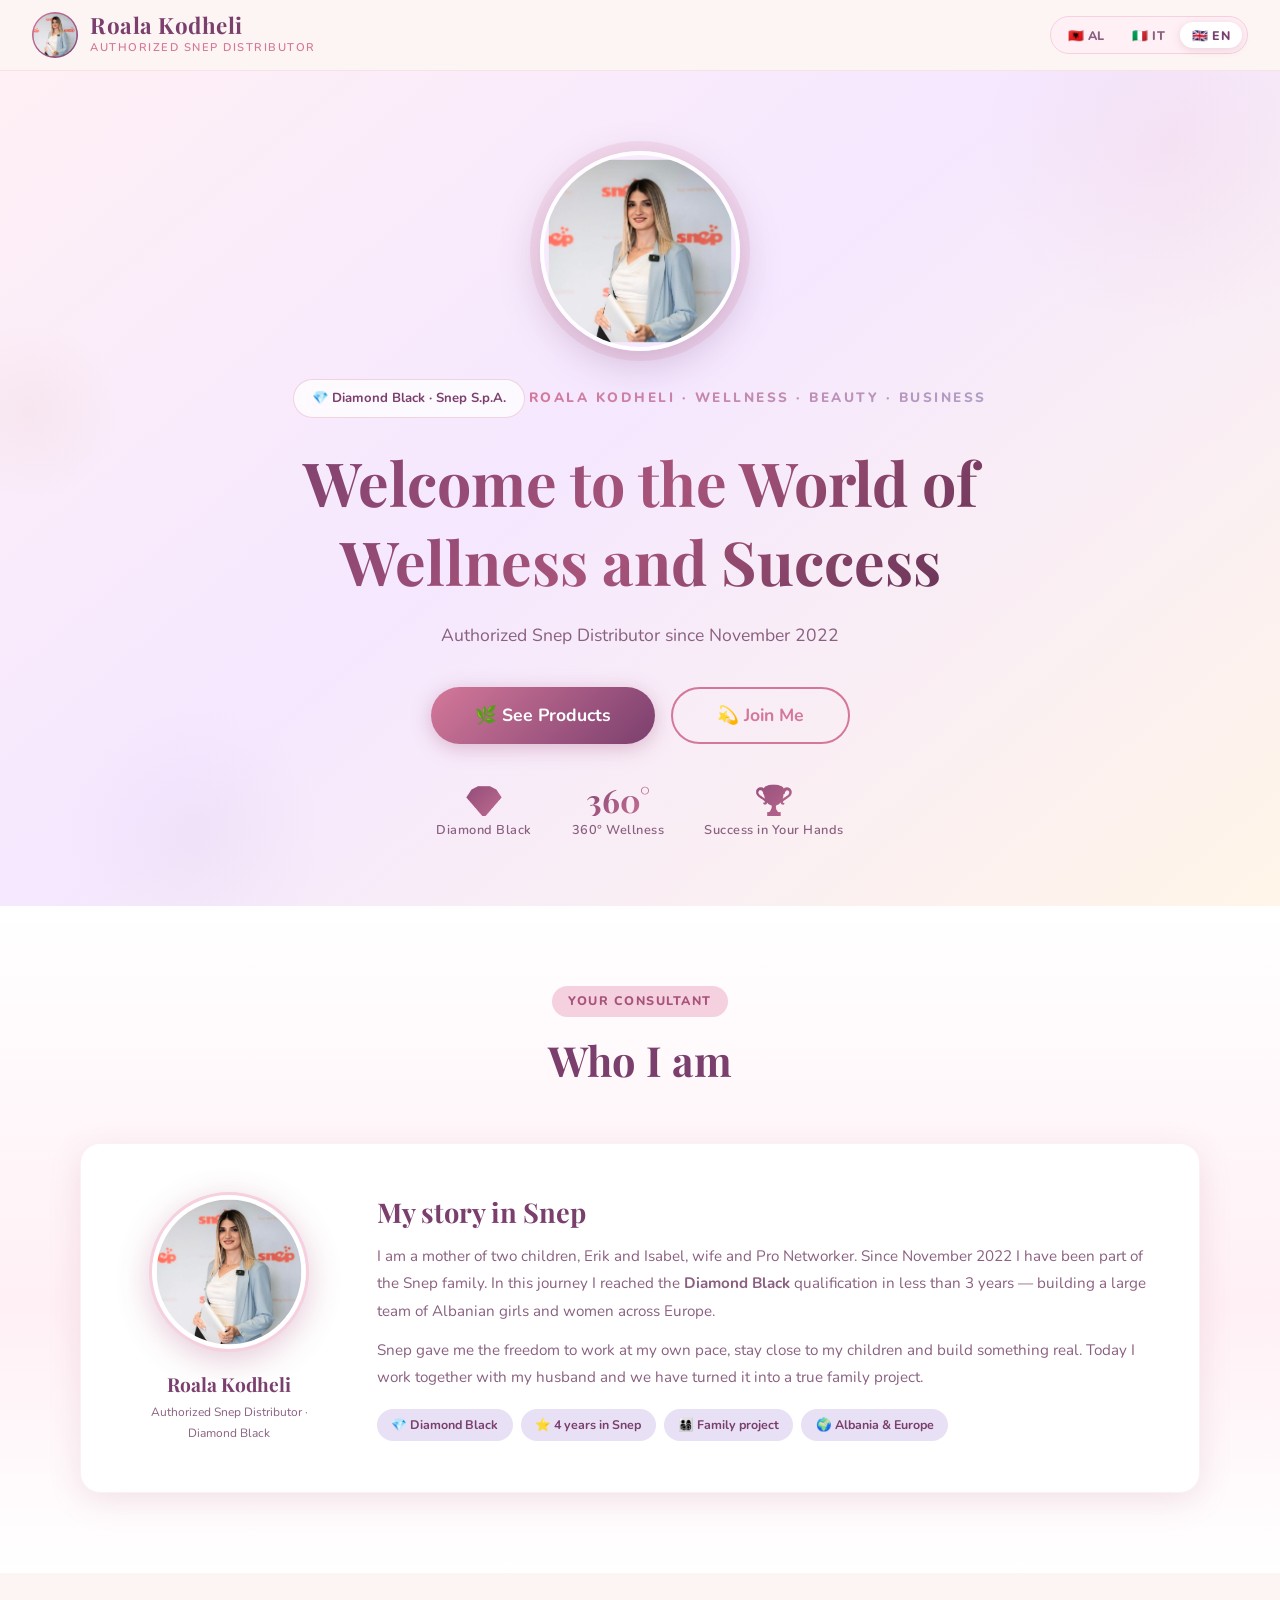
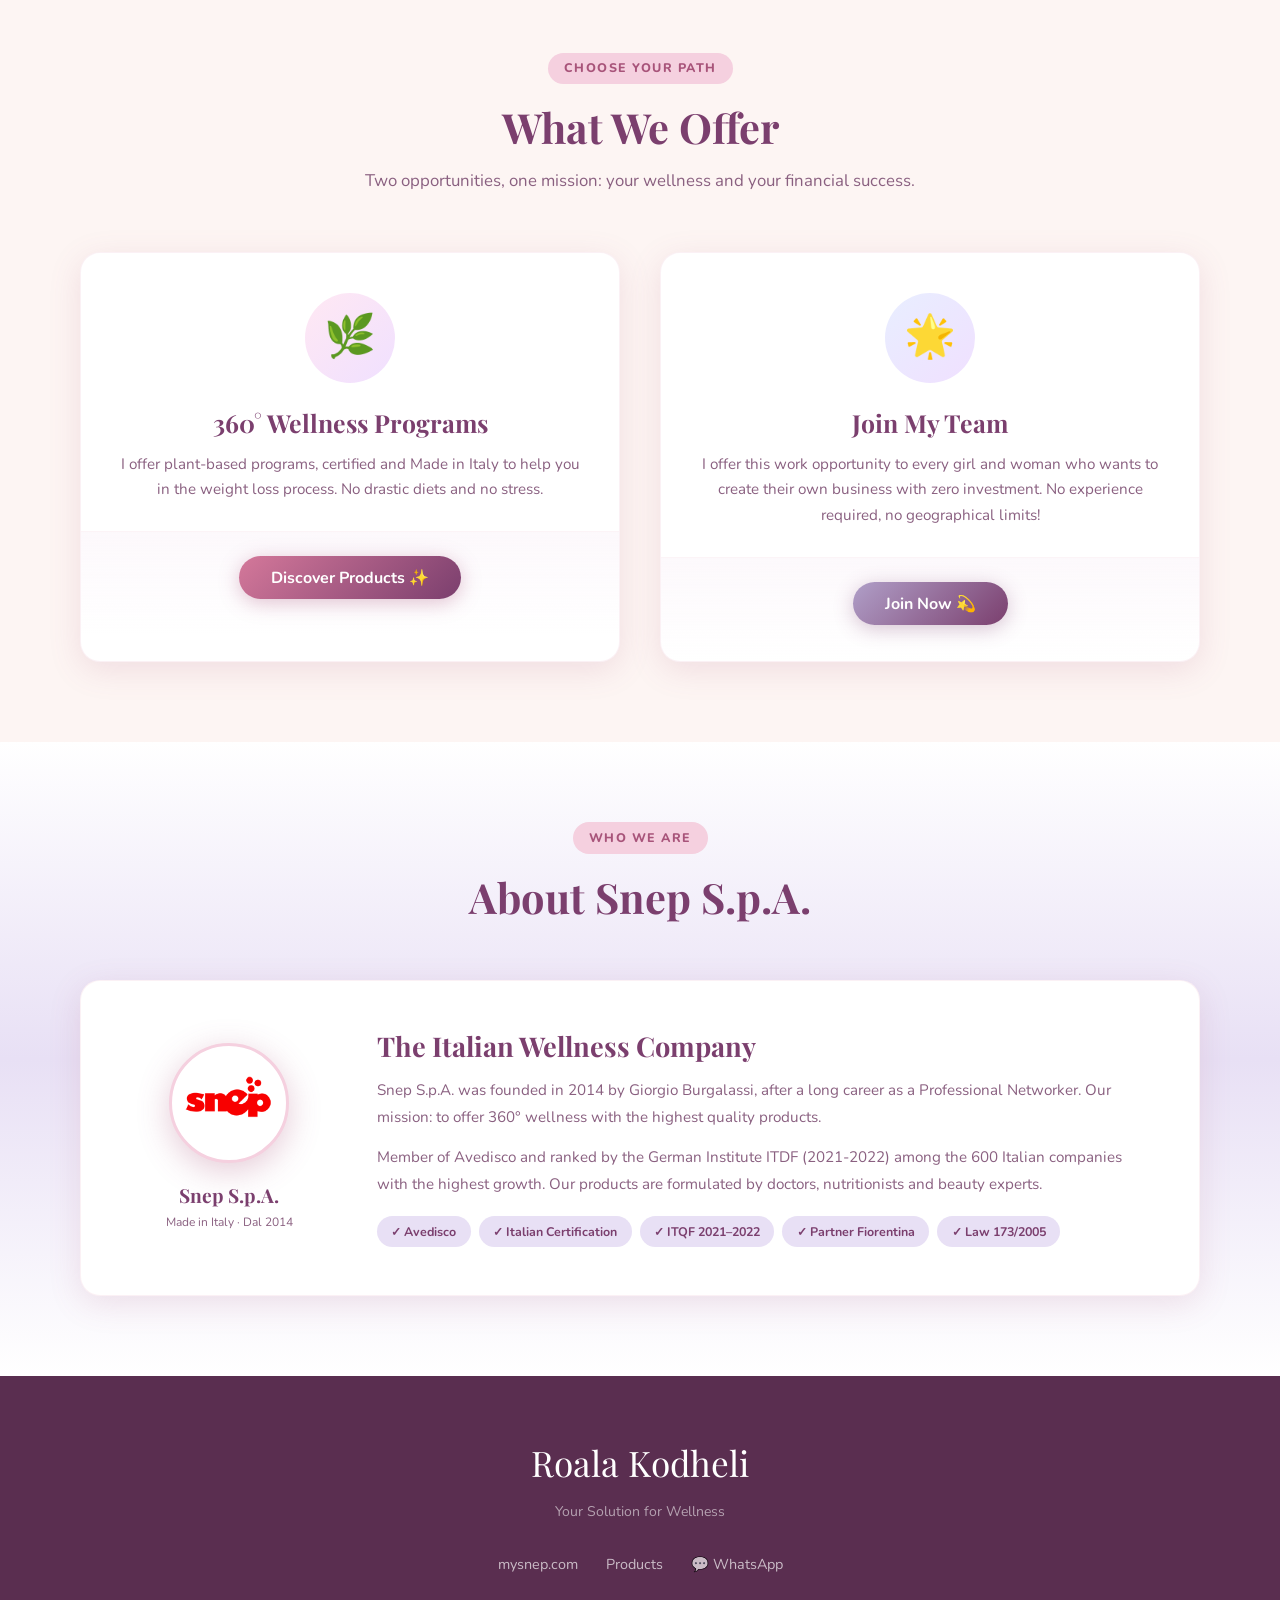
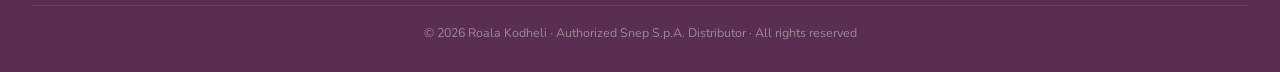
==== index.html @ 8983ddeb "Add files via upload" ====
<!DOCTYPE html>
<html lang="sq">
<head>
  <meta charset="UTF-8"/>
  <meta name="viewport" content="width=device-width, initial-scale=1.0"/>
  <title>Roala Kodheli · Diamantë Black Snep</title>
  <meta name="description" content="Roala Kodheli — Distributrice Autorizzata Snep Diamantë Black. Nënë dhe sipërmarrëse. Zbuloni produktet e mirëqenies ose bashkohuni me ekipin tim."/>
  <link rel="stylesheet" href="style.css"/>
  <script>if(localStorage.getItem('snep_v')!=='2'){Object.keys(localStorage).filter(k=>k.startsWith('snep-snap')).forEach(k=>localStorage.removeItem(k));localStorage.setItem('snep_v','2');}</script>
  <style>
    .hero-badge {
      display: inline-flex; align-items: center; gap: 0.5rem;
      background: rgba(255,255,255,0.75);
      border: 1.5px solid rgba(212,120,154,0.3);
      border-radius: 50px; padding: 0.45rem 1.1rem;
      font-size: 0.82rem; font-weight: 700; color: var(--plum);
      margin-bottom: 1.5rem; backdrop-filter: blur(8px);
    }
    .stat-row {
      display: flex; justify-content: center; gap: 2.5rem; flex-wrap: wrap; margin-top: 2.5rem;
    }
    .stat-item { text-align: center; }
    .stat-num {
      font-family: 'Playfair Display', serif;
      font-size: 2rem; font-weight: 700; color: var(--plum); line-height: 1;
      background: linear-gradient(135deg, var(--plum), var(--pink));
      -webkit-background-clip: text; -webkit-text-fill-color: transparent; background-clip: text;
    }
    .stat-label { font-size: 0.8rem; color: var(--text-muted); font-weight: 600; margin-top: 0.2rem; letter-spacing: 0.5px; }
    .divider-ornament {
      display: flex; align-items: center; justify-content: center; gap: 1rem;
      color: var(--pink-light); font-size: 1.2rem; margin: 0.5rem 0;
    }
    .divider-ornament::before, .divider-ornament::after {
      content: ''; flex: 1; height: 1px;
      background: linear-gradient(90deg, transparent, var(--pink-light), transparent);
    }
    .hero-photo-wrap {
      width: 200px; height: 200px; border-radius: 50%; overflow: hidden;
      margin: 0 auto 1.75rem;
      border: 4px solid rgba(255,255,255,0.9);
      box-shadow: 0 12px 40px rgba(122,63,110,0.28), 0 0 0 10px rgba(212,120,154,0.15);
    }
    .hero-photo-wrap img {
      width: 100%;
      height: 100%;
      object-fit: cover;
      object-position: center 35%;
      transform: scale(0.95);
      transition: transform 0.22s ease, object-position 0.22s ease;
    }
    .visit-counter {
      position: fixed;
      bottom: 1rem;
      right: 1rem;
      z-index: 9999;
      display: flex;
      align-items: center;
      gap: 0.75rem;
      padding: 0.85rem 1rem;
      border-radius: 999px;
      background: rgba(255,255,255,0.96);
      color: #3b0a3f;
      font-weight: 700;
      font-size: 0.95rem;
      box-shadow: 0 16px 30px rgba(0,0,0,0.16);
      border: 1px solid rgba(255,93,150,0.15);
    }
    .visit-counter.hidden { display: none; }
    .visit-counter .status {
      font-size: 0.78rem;
      color: #7a4a6b;
    }
  </style>
</head>
<body>
<div id="visit-counter" class="visit-counter hidden">
  <span>Contatore visite</span>
  <span class="value" id="visit-count">0</span>
  <span class="status" id="visit-status">offline</span>
</div>

<!-- ==================== NAVBAR ==================== -->
<nav class="navbar">
  <a href="index.html" class="navbar-brand">
    <div class="navbar-logo"><img src="WhatsApp Image 2026-05-19 at 19.59.47.jpeg" alt="Roala Kodheli"></div>
    <div>
      <div class="brand-name">Roala Kodheli</div>
      <div class="brand-sub" data-i18n="nav.tagline">Distributrice Autorizzata Snep</div>
    </div>
  </a>
  <nav class="navbar-nav">
    <div class="lang-switcher">
      <button class="lang-btn active" data-lang="al">🇦🇱 AL</button>
      <button class="lang-btn" data-lang="it">🇮🇹 IT</button>
      <button class="lang-btn" data-lang="en">🇬🇧 EN</button>
    </div>
  </nav>
</nav>

<!-- ==================== HERO ==================== -->
<section class="hero hero-landing">
  <div class="hero-deco hero-deco-1"></div>
  <div class="hero-deco hero-deco-2"></div>
  <div class="hero-deco hero-deco-3"></div>
  <div class="hero-content">
    <div class="hero-photo-wrap fade-up delay-1">
      <img src="WhatsApp Image 2026-05-19 at 19.59.47.jpeg" alt="Roala Kodheli">
    </div>
    <div class="hero-badge fade-up delay-1">💎 Diamond Black · Snep S.p.A.</div>
    <p class="hero-eyebrow fade-up delay-1" data-i18n="hero.eyebrow">Albania · Italia · Snep</p>
    <h1 class="hero-title fade-up delay-2" data-i18n="hero.title">Jam Roala Kodheli</h1>
    <p class="hero-subtitle fade-up delay-3" data-i18n="hero.subtitle">
      Distributrice Autorizzata Snep Diamantë Black · Nënë, bashkëshortëse dhe sipërmarrëse — këtu për të udhëhequr drejt mirëqenies dhe lirisë financiare.
    </p>
    <div class="hero-actions fade-up delay-4">
      <a href="produktet.html" class="btn btn-primary btn-lg" data-i18n="hero.btn1">🌿 Shiko Produktet</a>
      <a href="bashkohu.html"  class="btn btn-outline  btn-lg" data-i18n="hero.btn2">💫 Bashkohu Me Mua</a>
    </div>
    <div class="stat-row fade-up delay-4">
      <div class="stat-item">
        <div class="stat-num">💎</div>
        <div class="stat-label" data-i18n="stat1">Diamond Black</div>
      </div>
      <div class="stat-item">
        <div class="stat-num">360°</div>
        <div class="stat-label" data-i18n="stat2">Mirëqenie 360°</div>
      </div>
      <div class="stat-item">
        <div class="stat-num">🏆</div>
        <div class="stat-label" data-i18n="stat3">Suksesi në Dorën Tënde</div>
      </div>
    </div>
  </div>
</section>

<!-- ==================== ROALA SECTION ==================== -->
<section class="section section-pink">
  <div class="container">
    <div class="section-header reveal">
      <span class="section-tag" data-i18n="roala.tag">La tua consulente</span>
      <h2 class="section-title" data-i18n="roala.title">Chi sono io</h2>
    </div>
    <div class="about-snep reveal">
      <div class="about-logo-box">
        <div class="about-logo-circle" style="width:160px;height:160px;"><img src="WhatsApp Image 2026-05-19 at 19.59.47.jpeg" alt="Roala Kodheli" style="width:100%;height:100%;object-fit:cover;object-position:center 38%;transform:scale(0.94);transition:transform 0.18s ease, object-position 0.18s ease;border-radius:50%;"></div>
        <div>
          <div class="about-logo-name">Roala Kodheli</div>
          <div class="about-logo-sub" data-i18n="roala.sub">Consulente Snep · Diamante Black</div>
        </div>
      </div>
      <div class="about-text">
        <h3 data-i18n="roala.h3">La mia storia con Snep</h3>
        <p data-i18n="roala.p1">Sono mamma di due bambini di 7 e 2 anni, e da 3 anni faccio parte della famiglia Snep. In questo percorso ho raggiunto la qualifica di <strong>Diamante Black</strong> — un traguardo che condivido ogni giorno con mio marito, perché questo è un progetto di coppia e di famiglia.</p>
        <p data-i18n="roala.p2">Snep mi ha dato la libertà di lavorare dai miei ritmi, stare vicino ai miei figli e costruire qualcosa di concreto. Se stai cercando un cambiamento reale nella tua vita, sono qui per guidarti passo dopo passo.</p>
        <div class="about-badges">
          <span class="badge" data-i18n="roala.badge.diamond">💎 Diamond Black</span>
          <span class="badge" data-i18n="roala.badge.years">⭐ 3 vjet në Snep</span>
          <span class="badge" data-i18n="roala.badge.family">👨‍👩‍👧‍👦 Projekti familjar</span>
          <span class="badge" data-i18n="roala.badge.geo">🌍 Shqipëri &amp; Itali</span>
        </div>
      </div>
    </div>
  </div>
</section>

<!-- ==================== MAIN CARDS ==================== -->
<section class="section">
  <div class="container">

    <div class="section-header">
      <span class="section-tag" data-i18n="cards.tag">Zgjidhni rrugën tuaj</span>
      <h2 class="section-title" data-i18n="cards.title">Çfarë Ofrojmë</h2>
      <p class="section-subtitle" data-i18n="cards.sub">
        Dy mundësi, një mision: mirëqenia juaj dhe suksesi juaj financiar.
      </p>
    </div>

    <div class="feature-grid">

      <!-- CARD 1 — Products -->
      <div class="feature-card reveal">
        <div class="feature-card-header">
          <div class="feature-icon feature-icon-products">🌿</div>
          <h3 data-i18n="card1.title">Produktet e Mirëqenies</h3>
          <p data-i18n="card1.desc">
            Suplemente ushqimore, kozmetikë premium dhe produkte mjedisore të certifikuara nga Snep S.p.A.
            Formuluar nga mjekë dhe nutricionistë — për shëndetin dhe bukurinë tuaj çdo ditë.
          </p>
        </div>
        <div class="feature-card-body">
          <div class="feature-card-actions">
            <a href="produktet.html" class="btn btn-primary" data-i18n="card1.btn">Zbuloni Produktet ✨</a>
          </div>
        </div>
      </div>

      <!-- CARD 2 — Join -->
      <div class="feature-card reveal" style="transition-delay:0.15s">
        <div class="feature-card-header">
          <div class="feature-icon feature-icon-join">🌟</div>
          <h3 data-i18n="card2.title">Bashkohu me Mua</h3>
          <p data-i18n="card2.desc">
            Bëhu distributor i pavarur Snep dhe ndërto biznesin tënd. Liri financiare, orë pune fleksibël
            dhe mbështetje e plotë nga ekipi im. Pa kufizime gjeografike!
          </p>
        </div>
        <div class="feature-card-body">
          <div class="feature-card-actions">
            <a href="bashkohu.html" class="btn btn-secondary" data-i18n="card2.btn">Bashkohu Tani 💫</a>
          </div>
        </div>
      </div>

    </div>
  </div>
</section>

<!-- ==================== ABOUT SNEP ==================== -->
<section class="section section-alt">
  <div class="container">
    <div class="section-header reveal">
      <span class="section-tag" data-i18n="about.tag">Kush jemi</span>
      <h2 class="section-title" data-i18n="about.title">Rreth Snep S.p.A.</h2>
    </div>
    <div class="about-snep reveal">
      <div class="about-logo-box">
        <div class="about-logo-circle"><img src="logo-snep.png" alt="Snep S.p.A." style="width:80%;height:80%;object-fit:contain;border-radius:0;"></div>
        <div>
          <div class="about-logo-name">Snep S.p.A.</div>
          <div class="about-logo-sub">Made in Italy · Dal 2014</div>
        </div>
      </div>
      <div class="about-text">
        <h3 data-i18n="about.h3">Kompania Italiane e Mirëqenies</h3>
        <p data-i18n="about.p1">
          Snep S.p.A. u krijua në vitin 2014 nga Giorgio Burgalassi, pas një karriere të gjatë si
          rrjetëtar profesionist. Misioni ynë: të ofrojmë mirëqenie 360 gradë me produkte
          të cilësisë më të lartë.
        </p>
        <p data-i18n="about.p2">
          Anëtare e Avedisco dhe e renditur nga Instituti Gjerman ITQF (2021-2022) në mesin e
          600 kompanive italiane me rritje më të lartë. Partner zyrtar i Fiorentina FC.
          Produktet tona janë formuluara me mjekët, nutricionistët dhe ekspertët e bukurisë.
        </p>
        <div class="about-badges">
          <span class="badge">✓ Avedisco</span>
          <span class="badge" data-i18n="about.badge.certification">✓ Certifikim Italian</span>
          <span class="badge">✓ ITQF 2021–2022</span>
          <span class="badge">✓ Partner Fiorentina</span>
          <span class="badge" data-i18n="about.badge.law">✓ Ligjit 173/2005</span>
        </div>
      </div>
    </div>
  </div>
</section>

<!-- ==================== FOOTER ==================== -->
<footer class="footer">
  <div class="footer-logo">Roala Kodheli</div>
  <div class="footer-tagline" data-i18n="footer.tag">
    Zgjidhja Juaj për Mirëqenien
  </div>
  <div class="footer-links">
    <a href="http://www.mysnep.com/390176089" target="_blank" rel="noopener">mysnep.com</a>
    <a href="produktet.html" data-i18n="nav.products">Produktet</a>
    <a href="https://wa.me/393792880067" target="_blank" rel="noopener">💬 WhatsApp</a>
  </div>
  <hr class="footer-divider"/>
  <div class="footer-copy" data-i18n="footer.copy">
    © 2024 Snep S.p.A. · P.IVA M12110004k · Të gjitha të drejtat e rezervuara
  </div>
</footer>

<!-- ==================== JS ==================== -->
<script>
/* ---- Translations ---- */
const T = {
  al: {
    "nav.tagline":    "Distributore e Autorizuar Snep",
    "hero.eyebrow":   "Roala Kodheli · Mirëqenia · Bukuria · Biznesi",
    "hero.title":     "Mirë se vini në Botën e Mirëqenies dhe Suksesit",
    "hero.subtitle":  "Distributore e Autorizuar Snep nga Nëntori 2022",
    "hero.btn1":      "🌿 Shiko Produktet",
    "hero.btn2":      "💫 Bashkohu Me Mua",
    "stat1": "Diamond Black", "stat2": "Mirëqenie 360°", "stat3": "Suksesi në Dorën Tënde",
    "cards.tag":      "Zgjidhni rrugën tuaj",
    "cards.title":    "Çfarë Ofrojmë",
    "cards.sub":      "Dy mundësi, një mision: mirëqenia juaj dhe suksesi juaj financiar.",
    "card1.title":    "Në Formë në 360°",
    "card1.desc":     "Ofroj programe bimore, të certifikuara dhe Made in Italy që të ndihmojnë në procesin e humbjes së peshës. Pa dieta drastike dhe pa stres.",
    "card1.btn":      "Zbuloni Produktet ✨",
    "card2.title":    "Bashkohu me Ekipin Tim",
    "card2.desc":     "Ofroj këtë mundësi pune çdo vajze dhe gruaje që dëshiron të krijojë biznesin e saj me zero investime. Pa eksperiencë, pa kufizime gjeografike!",
    "card2.btn":      "Bashkohu Tani 💫",
    "about.tag":      "Kush jemi",
    "about.title":    "Rreth Snep S.p.A.",
    "about.h3":       "Kompania Italiane e Mirëqenies",
    "about.p1":       "Snep S.p.A. u krijua në vitin 2014 nga Giorgio Burgalassi, pas një karriere të gjatë si Networker Profesionist. Misioni ynë: të ofrojmë mirëqenie në 360° me produkte të cilësisë më të lartë.",
    "about.p2":       "Anëtare e Avedisco dhe e renditur nga Instituti Gjerman ITDF (2021-2022) në mesin e 600 kompanive Italiane me rritje më të lartë. Produktet tona janë formuluar nga mjekë, nutricionistë dhe ekspertë të bukurisë.",
    "about.badge.certification": "✓ Certifikim Italian",
    "about.badge.law": "✓ Ligjit 173/2005",
    "footer.tag":     "Zgjidhja Juaj për Mirëqenien",
    "footer.copy":    "© 2026 Roala Kodheli · Distributore e Autorizuar Snep S.p.A. · Të gjitha të drejtat e rezervuara",
    "roala.tag":      "Konsulentja jote",
    "roala.title":    "Kush jam unë",
    "roala.sub":      "Distributore e Autorizuar Snep · Diamond Black",
    "roala.h3":       "Historia ime në Snep",
    "roala.p1":       "Jam nënë e dy fëmijëve, Erik dhe Isabel, bashkëshortë dhe Networkere Pro. Nga nëntori 2022 jam pjesë e familjes Snep. Në këtë udhëtim kam arritur kualifikimin e lartë <strong>Diamond Black</strong> në më pak se 3 vite — duke ndërtuar një skuadër të madhe me vajza dhe gra shqiptare në gjithë Europën.",
    "roala.p2":       "Snep më dha lirinë të unoj sipas ritmit tim, të jem pranë fëmijëve të mi dhe të ndërtoj diçka konkrete. Sot punoj bashkë me bashkëshortin tim dhe e kemi kthyer në një projekt të vërtetë familjar.",
    "roala.badge.diamond": "💎 Diamond Black",
    "roala.badge.years": "⭐ 3 vite në Snep",
    "roala.badge.family": "👨‍👩‍👧‍👦 Projekti familjar",
    "roala.badge.geo": "🌍 Shqipëri & Europe",
    "nav.products":   "Produktet", "nav.join": "Bashkohu", "nav.contact": "Kontaktet"
  },
  it: {
    "nav.tagline":    "Distributrice Autorizzata Snep",
    "hero.eyebrow":   "Roala Kodheli · Benessere · Bellezza · Business",
    "hero.title":     "Benvenuti nel Mondo del Benessere e del Successo",
    "hero.subtitle":  "Distributrice Autorizzata Snep dal Novembre 2022",
    "hero.btn1":      "🌿 Vedi i Prodotti",
    "hero.btn2":      "💫 Unisciti a Me",
    "stat1": "Diamond Black", "stat2": "Benessere 360°", "stat3": "Il Successo è Tuo",
    "cards.tag":      "Scegliete il vostro percorso",
    "cards.title":    "Cosa Offriamo",
    "cards.sub":      "Due opportunità, una missione: il vostro benessere e il vostro successo finanziario.",
    "card1.title":    "In Forma al 360°",
    "card1.desc":     "Offro programmi a base vegetale, certificati e Made in Italy che ti aiutano nel processo di perdita di peso. Senza diete drastiche e senza stress.",
    "card1.btn":      "Scopri i Prodotti ✨",
    "card2.title":    "Unisciti al Mio Team",
    "card2.desc":     "Offro questa opportunità di lavoro a ogni ragazza e donna che vuole creare il proprio business con zero investimenti. Senza esperienza, senza limiti geografici!",
    "card2.btn":      "Unisciti Ora 💫",
    "about.tag":      "Chi siamo",
    "about.title":    "Chi è Snep S.p.A.",
    "about.h3":       "L'Azienda Italiana del Benessere",
    "about.p1":       "Snep S.p.A. è nata nel 2014 da Giorgio Burgalassi, dopo una lunga carriera come Networker Professionista. La nostra missione: offrire benessere a 360° con prodotti della massima qualità.",
    "about.p2":       "Membro di Avedisco e classificata dall'Istituto Tedesco ITDF (2021-2022) tra le 600 aziende italiane con la crescita più alta. I nostri prodotti sono formulati da medici, nutrizionisti ed esperti di bellezza.",
    "about.badge.certification": "✓ Certificazione Italiana",
    "about.badge.law": "✓ Legge 173/2005",
    "footer.tag":     "La Vostra Soluzione per il Benessere",
    "footer.copy":    "© 2026 Roala Kodheli · Distributrice Autorizzata Snep S.p.A. · Tutti i diritti riservati",
    "roala.tag":      "La tua consulente",
    "roala.title":    "Chi sono io",
    "roala.sub":      "Distributrice Autorizzata Snep · Diamond Black",
    "roala.h3":       "La mia storia in Snep",
    "roala.p1":       "Sono mamma di due bambini, Erik e Isabel, moglie e Networker Pro. Dal novembre 2022 faccio parte della famiglia Snep. In questo percorso ho raggiunto la qualifica di <strong>Diamond Black</strong> in meno di 3 anni — costruendo una grande squadra di ragazze e donne albanesi in tutta Europa.",
    "roala.p2":       "Snep mi ha dato la libert\u00e0 di lavorare al mio ritmo, stare vicino ai miei figli e costruire qualcosa di concreto. Oggi lavoro insieme a mio marito e lo abbiamo trasformato in un vero progetto di famiglia.",
    "roala.badge.diamond": "💎 Diamond Black",
    "roala.badge.years": "⭐ 3 anni in Snep",
    "roala.badge.family": "👨‍👩‍👧‍👦 Progetto di famiglia",
    "roala.badge.geo": "🌍 Albania & Europa",
    "nav.products":   "Prodotti", "nav.join": "Unisciti", "nav.contact": "Contatti"
  },
  en: {
    "nav.tagline":    "Authorized Snep Distributor",
    "hero.eyebrow":   "Roala Kodheli · Wellness · Beauty · Business",
    "hero.title":     "Welcome to the World of Wellness and Success",
    "hero.subtitle":  "Authorized Snep Distributor since November 2022",
    "hero.btn1":      "🌿 See Products",
    "hero.btn2":      "💫 Join Me",
    "stat1": "Diamond Black", "stat2": "360° Wellness", "stat3": "Success in Your Hands",
    "cards.tag":      "Choose your path",
    "cards.title":    "What We Offer",
    "cards.sub":      "Two opportunities, one mission: your wellness and your financial success.",
    "card1.title":    "360° Wellness Programs",
    "card1.desc":     "I offer plant-based programs, certified and Made in Italy to help you in the weight loss process. No drastic diets and no stress.",
    "card1.btn":      "Discover Products ✨",
    "card2.title":    "Join My Team",
    "card2.desc":     "I offer this work opportunity to every girl and woman who wants to create their own business with zero investment. No experience required, no geographical limits!",
    "card2.btn":      "Join Now 💫",
    "about.tag":      "Who we are",
    "about.title":    "About Snep S.p.A.",
    "about.h3":       "The Italian Wellness Company",
    "about.p1":       "Snep S.p.A. was founded in 2014 by Giorgio Burgalassi, after a long career as a Professional Networker. Our mission: to offer 360° wellness with the highest quality products.",
    "about.p2":       "Member of Avedisco and ranked by the German Institute ITDF (2021-2022) among the 600 Italian companies with the highest growth. Our products are formulated by doctors, nutritionists and beauty experts.",
    "about.badge.certification": "✓ Italian Certification",
    "about.badge.law": "✓ Law 173/2005",
    "footer.tag":     "Your Solution for Wellness",
    "footer.copy":    "© 2026 Roala Kodheli · Authorized Snep S.p.A. Distributor · All rights reserved",
    "roala.tag":      "Your consultant",
    "roala.title":    "Who I am",
    "roala.sub":      "Authorized Snep Distributor · Diamond Black",
    "roala.h3":       "My story in Snep",
    "roala.p1":       "I am a mother of two children, Erik and Isabel, wife and Pro Networker. Since November 2022 I have been part of the Snep family. In this journey I reached the <strong>Diamond Black</strong> qualification in less than 3 years — building a large team of Albanian girls and women across Europe.",
    "roala.p2":       "Snep gave me the freedom to work at my own pace, stay close to my children and build something real. Today I work together with my husband and we have turned it into a true family project.",
    "roala.badge.diamond": "💎 Diamond Black",
    "roala.badge.years": "⭐ 3 years in Snep",
    "roala.badge.family": "👨‍👩‍👧‍👦 Family project",
    "roala.badge.geo": "🌍 Albania & Europe",
    "nav.products":   "Products", "nav.join": "Join", "nav.contact": "Contacts"
  }
};

// Dynamic year counter for the 'roala.badge.years' label.
function getSnepYears() {
  const startYear = 2022; // Roala joined in November 2022
  const now = new Date();
  let years = now.getFullYear() - startYear;
  // If it's before November 1st of the current year, subtract one
  if (now.getMonth() < 10 || (now.getMonth() === 10 && now.getDate() < 1)) {
    years -= 1;
  }
  if (years < 0) years = 0;
  return years;
}

function updateSnepYearLabels() {
  const n = getSnepYears();
  T.al['roala.badge.years'] = (n === 1) ? `⭐ ${n} vit në Snep` : `⭐ ${n} vjet në Snep`;
  T.it['roala.badge.years'] = (n === 1) ? `⭐ ${n} anno in Snep` : `⭐ ${n} anni in Snep`;
  T.en['roala.badge.years'] = (n === 1) ? `⭐ ${n} year in Snep` : `⭐ ${n} years in Snep`;
}

let currentLang = 'al';

function setLang(lang) {
  currentLang = lang;
  document.querySelectorAll('.lang-btn').forEach((b,i) => {
    b.classList.toggle('active', ['al','it','en'][i] === lang);
  });
  document.querySelectorAll('[data-i18n]').forEach(el => {
    const k = el.getAttribute('data-i18n');
    if (T[lang] && T[lang][k] !== undefined) el.innerHTML = T[lang][k];
  });
  document.documentElement.lang = lang === 'al' ? 'sq' : lang;
}

/* ---- Reveal on scroll ---- */
function initReveal() {
  const io = new IntersectionObserver((entries) => {
    entries.forEach(e => { if (e.isIntersecting) { e.target.classList.add('visible'); io.unobserve(e.target); } });
  }, { threshold: 0.15 });
  document.querySelectorAll('.reveal').forEach(el => io.observe(el));
}

/* ---- Init ---- */
function getLangFromURL() {
  try {
    const params = new URLSearchParams(window.location.search);
    const lang = params.get('lang');
    return ['al','it','en'].includes(lang) ? lang : null;
  } catch (e) {
    return null;
  }
}

function updateInternalLinks(lang) {
  if (!lang) return;
  document.querySelectorAll('a[href]').forEach(el => {
    const href = el.getAttribute('href');
    if (!href || href.startsWith('#') || href.startsWith('mailto:') || href.startsWith('tel:') || href.match(/^[a-z]+:/i)) return;
    if (!href.endsWith('.html') && href.indexOf('.html?') === -1) return;
    try {
      const url = new URL(href, window.location.href);
      url.searchParams.set('lang', lang);
      el.setAttribute('href', url.pathname + url.search);
    } catch (e) {}
  });
}

function detectLang() {
  const urlLang = getLangFromURL();
  if (urlLang) return urlLang;
  const lang = (navigator.language || navigator.userLanguage || 'en').toLowerCase();
  if (lang.startsWith('sq') || lang.startsWith('al')) return 'al';
  if (lang.startsWith('it')) return 'it';
  return 'en';
}

function authorizeVisitCounter() {
  const secret = 'roala-view-token';
  const authKey = 'snep-visit-counter-auth';
  const params = new URLSearchParams(window.location.search);
  const token = params.get('showcounter');
  if (token === secret) {
    try { localStorage.setItem(authKey, secret); } catch (e) {}
    return true;
  }
  return localStorage.getItem(authKey) === secret;
}

function setupVisitCounter() {
  const el = document.getElementById('visit-counter');
  const countEl = document.getElementById('visit-count');
  const statusEl = document.getElementById('visit-status');
  if (!el || !countEl || !statusEl) return;
  if (!authorizeVisitCounter()) return;

  const counterKey = 'snep-visit-counter-count';
  let count = Number(localStorage.getItem(counterKey) || 0);
  const online = navigator.onLine;
  if (online) {
    count += 1;
    try { localStorage.setItem(counterKey, count); } catch (e) {}
  }
  countEl.textContent = count;
  statusEl.textContent = online ? 'online' : 'offline';
  el.classList.remove('hidden');
}

document.addEventListener('DOMContentLoaded', () => {
  updateSnepYearLabels();
  const savedLang = localStorage.getItem('snep-lang');
  const urlLang = getLangFromURL();
  const lang = urlLang || savedLang || detectLang();
  setLang(lang);
  updateInternalLinks(lang);
  initReveal();
  setupVisitCounter();
});
</script>
<script src="editor.js"></script>
</body>
</html>
---- style.css ----
/* =====================================================
   SNEP WELLNESS — Stylesheet Feminin & Benessere
   ===================================================== */
@import url('https://fonts.googleapis.com/css2?family=Playfair+Display:ital,wght@0,400;0,600;0,700;1,400&family=Nunito:wght@300;400;500;600;700;800&display=swap');

/* === CSS VARIABLES === */
:root {
  --pink:           #D4789A;
  --pink-light:     #F5D0DF;
  --pink-lighter:   #FFF0F5;
  --pink-dark:      #A8547A;
  --plum:           #7B3F6E;
  --plum-dark:      #5A2E50;
  --lavender:       #B09FC8;
  --lavender-light: #E8E0F5;
  --gold:           #C9957A;
  --cream:          #FDF5F3;
  --white:          #FFFFFF;
  --text:           #3D2040;
  --text-muted:     #8A6080;
  --shadow-sm:  0 2px 12px rgba(168, 84, 122, 0.10);
  --shadow:     0 8px 32px rgba(168, 84, 122, 0.15);
  --shadow-lg:  0 16px 56px rgba(168, 84, 122, 0.22);
  --radius-sm:  12px;
  --radius:     20px;
  --radius-lg:  32px;
  --transition: all 0.32s cubic-bezier(0.4, 0, 0.2, 1);
}

/* === RESET === */
*, *::before, *::after { box-sizing: border-box; margin: 0; padding: 0; }
html { scroll-behavior: smooth; font-size: 16px; }
body {
  font-family: 'Nunito', sans-serif;
  background-color: var(--cream);
  color: var(--text);
  line-height: 1.75;
  overflow-x: hidden;
}
h1, h2, h3, h4, h5 {
  font-family: 'Playfair Display', serif;
  color: var(--plum);
  line-height: 1.3;
}
img { max-width: 100%; height: auto; display: block; }
a { text-decoration: none; color: inherit; }

/* === SCROLLBAR === */
::-webkit-scrollbar { width: 8px; }
::-webkit-scrollbar-track { background: var(--cream); }
::-webkit-scrollbar-thumb { background: var(--pink-light); border-radius: 50px; }
::-webkit-scrollbar-thumb:hover { background: var(--pink); }

/* =====================================================
   NAVBAR
   ===================================================== */
.navbar {
  position: sticky;
  top: 0;
  z-index: 200;
  background: rgba(253, 245, 243, 0.95);
  backdrop-filter: blur(20px);
  -webkit-backdrop-filter: blur(20px);
  border-bottom: 1px solid rgba(212, 120, 154, 0.15);
  padding: 0.75rem 2rem;
  display: flex;
  align-items: center;
  justify-content: space-between;
  gap: 1rem;
}
.navbar-brand {
  display: flex;
  align-items: center;
  gap: 0.75rem;
  text-decoration: none;
}
.navbar-logo {
  width: 46px;
  height: 46px;
  background: linear-gradient(135deg, var(--pink), var(--plum));
  border-radius: 50%;
  display: flex;
  align-items: center;
  justify-content: center;
  font-size: 1.4rem;
  flex-shrink: 0;
  overflow: hidden;
}
.navbar-logo img {
  width: 100%;
  height: 100%;
  object-fit: cover;
  border-radius: 50%;
}
/* Uniform profile image framing: show more above the head */
.navbar-logo img,
.about-logo-circle img {
  object-position: center 38%;
  transform: scale(0.94);
  transition: transform 0.18s ease, object-position 0.18s ease;
}
.brand-name {
  font-family: 'Playfair Display', serif;
  font-size: 1.4rem;
  font-weight: 700;
  color: var(--plum);
  letter-spacing: 0.5px;
  line-height: 1.1;
}
.brand-sub {
  font-size: 0.7rem;
  color: var(--pink);
  font-weight: 600;
  letter-spacing: 1.5px;
  text-transform: uppercase;
}
.navbar-nav {
  display: flex;
  align-items: center;
  gap: 0.75rem;
}
.nav-back {
  display: flex;
  align-items: center;
  gap: 0.4rem;
  color: var(--pink);
  font-size: 0.9rem;
  font-weight: 700;
  padding: 0.45rem 1rem;
  border-radius: 50px;
  transition: var(--transition);
  border: 1.5px solid var(--pink-light);
}
.nav-back:hover {
  background: var(--pink-light);
  border-color: var(--pink);
}

/* === LANGUAGE SWITCHER === */
.lang-switcher {
  display: flex;
  gap: 0.2rem;
  background: var(--pink-lighter);
  border-radius: 50px;
  padding: 0.3rem;
  border: 1px solid var(--pink-light);
}
.lang-btn {
  border: none;
  background: transparent;
  padding: 0.3rem 0.75rem;
  border-radius: 50px;
  cursor: pointer;
  font-size: 0.78rem;
  font-weight: 800;
  color: var(--text-muted);
  font-family: 'Nunito', sans-serif;
  transition: var(--transition);
  letter-spacing: 0.5px;
}
.lang-btn.active,
.lang-btn:hover {
  background: var(--white);
  color: var(--plum);
  box-shadow: 0 2px 8px rgba(168, 84, 122, 0.2);
}

/* =====================================================
   HERO SECTIONS
   ===================================================== */
.hero {
  min-height: 72vh;
  display: flex;
  align-items: center;
  justify-content: center;
  text-align: center;
  padding: 5rem 2rem 4rem;
  position: relative;
  overflow: hidden;
}
.hero-landing  { background: linear-gradient(140deg, #FFF0F5 0%, #F5E8FF 45%, #FFF5E8 100%); }
.hero-products { background: linear-gradient(140deg, #FFF3F8 0%, #F0E8FF 50%, #FFF5E0 100%); }
.hero-join     { background: linear-gradient(140deg, #F0E8FF 0%, #FFE8F5 50%, #E8F5FF 100%); }

.hero-deco {
  position: absolute;
  border-radius: 50%;
  pointer-events: none;
  opacity: 0.5;
}
.hero-deco-1 {
  width: 380px; height: 380px;
  background: radial-gradient(circle, rgba(212, 120, 154, 0.15), transparent 70%);
  top: -120px; right: -80px;
  animation: floatDeco 8s ease-in-out infinite;
}
.hero-deco-2 {
  width: 260px; height: 260px;
  background: radial-gradient(circle, rgba(176, 159, 200, 0.18), transparent 70%);
  bottom: -60px; left: 5%;
  animation: floatDeco 10s ease-in-out infinite reverse;
}
.hero-deco-3 {
  width: 180px; height: 180px;
  background: radial-gradient(circle, rgba(201, 149, 122, 0.15), transparent 70%);
  top: 30%; left: -60px;
  animation: floatDeco 12s ease-in-out infinite 2s;
}
@keyframes floatDeco {
  0%, 100% { transform: translateY(0) scale(1); }
  50%       { transform: translateY(-20px) scale(1.05); }
}

.hero-content { position: relative; z-index: 1; max-width: 820px; }


.hero-eyebrow {
  display: inline-block;
  background: linear-gradient(135deg, var(--pink), var(--lavender));
  -webkit-background-clip: text;
  -webkit-text-fill-color: transparent;
  background-clip: text;
  font-size: 0.85rem;
  font-weight: 800;
  letter-spacing: 2.5px;
  text-transform: uppercase;
  margin-bottom: 1.1rem;
}
.hero-title {
  font-size: clamp(2.2rem, 5.5vw, 3.8rem);
  font-weight: 700;
  margin-bottom: 1.25rem;
  background: linear-gradient(135deg, var(--plum), var(--pink-dark), var(--plum-dark));
  -webkit-background-clip: text;
  -webkit-text-fill-color: transparent;
  background-clip: text;
}
.hero-subtitle {
  font-size: 1.1rem;
  color: var(--text-muted);
  max-width: 620px;
  margin: 0 auto 2.25rem;
  font-weight: 400;
}
.hero-actions {
  display: flex;
  gap: 1rem;
  justify-content: center;
  flex-wrap: wrap;
}

/* =====================================================
   BUTTONS
   ===================================================== */
.btn {
  display: inline-flex;
  align-items: center;
  justify-content: center;
  gap: 0.5rem;
  padding: 0.85rem 2rem;
  border-radius: 50px;
  font-family: 'Nunito', sans-serif;
  font-size: 1rem;
  font-weight: 700;
  cursor: pointer;
  border: none;
  transition: var(--transition);
  text-decoration: none;
  white-space: nowrap;
  line-height: 1;
}
.btn-primary {
  background: linear-gradient(135deg, var(--pink), var(--plum));
  color: white;
  box-shadow: 0 4px 20px rgba(168, 84, 122, 0.35);
}
.btn-primary:hover { transform: translateY(-3px); box-shadow: 0 8px 32px rgba(168, 84, 122, 0.45); }
.btn-secondary {
  background: linear-gradient(135deg, var(--lavender), var(--plum));
  color: white;
  box-shadow: 0 4px 20px rgba(123, 63, 110, 0.3);
}
.btn-secondary:hover { transform: translateY(-3px); box-shadow: 0 8px 32px rgba(123, 63, 110, 0.4); }
.btn-outline {
  background: transparent;
  border: 2px solid var(--pink);
  color: var(--pink);
}
.btn-outline:hover { background: var(--pink-light); transform: translateY(-2px); }
.btn-white {
  background: white;
  color: var(--plum);
  box-shadow: 0 4px 20px rgba(0, 0, 0, 0.15);
}
.btn-white:hover { transform: translateY(-3px); box-shadow: 0 8px 32px rgba(0, 0, 0, 0.22); }
.btn-lg { padding: 1.1rem 2.75rem; font-size: 1.1rem; }
.btn-sm { padding: 0.55rem 1.25rem; font-size: 0.85rem; }

/* =====================================================
   LAYOUT
   ===================================================== */
.section         { padding: 5rem 2rem; }
.section-alt     { background: linear-gradient(180deg, white 0%, var(--lavender-light) 50%, white 100%); }
.section-pink    { background: linear-gradient(180deg, white 0%, var(--pink-lighter) 60%, white 100%); }
.container       { max-width: 1120px; margin: 0 auto; }
.section-header  { text-align: center; margin-bottom: 3.5rem; }
.section-tag {
  display: inline-block;
  background: var(--pink-light);
  color: var(--pink-dark);
  padding: 0.3rem 1rem;
  border-radius: 50px;
  font-size: 0.78rem;
  font-weight: 800;
  letter-spacing: 1.5px;
  text-transform: uppercase;
  margin-bottom: 1rem;
}
.section-title   { font-size: clamp(1.7rem, 3.5vw, 2.6rem); margin-bottom: 0.75rem; }
.section-subtitle { color: var(--text-muted); font-size: 1.05rem; max-width: 620px; margin: 0 auto; }

/* =====================================================
   URL CONFIG BANNER
   ===================================================== */
.url-config {
  background: rgba(255, 240, 248, 0.7);
  border: 2px dashed rgba(212, 120, 154, 0.4);
  border-radius: var(--radius-sm);
  padding: 1rem 1.5rem;
  margin-bottom: 2.5rem;
  display: flex;
  align-items: center;
  gap: 0.75rem;
  flex-wrap: wrap;
}
.url-config label {
  font-size: 0.82rem; font-weight: 700; color: var(--plum); white-space: nowrap;
}
.url-config input {
  flex: 1; min-width: 200px;
  border: 1.5px solid var(--pink-light);
  border-radius: var(--radius-sm);
  padding: 0.5rem 0.85rem;
  font-family: 'Nunito', sans-serif; font-size: 0.9rem; color: var(--text);
  background: white; outline: none; transition: var(--transition);
}
.url-config input:focus {
  border-color: var(--pink);
  box-shadow: 0 0 0 3px rgba(212, 120, 154, 0.15);
}

/* =====================================================
   FEATURE CARDS (Landing page)
   ===================================================== */
.feature-grid {
  display: grid;
  grid-template-columns: repeat(auto-fit, minmax(360px, 1fr));
  gap: 2.5rem;
}
.feature-card {
  background: white;
  border-radius: var(--radius);
  overflow: hidden;
  box-shadow: var(--shadow);
  transition: var(--transition);
  border: 1px solid rgba(212, 120, 154, 0.1);
}
.feature-card:hover { transform: translateY(-10px); box-shadow: var(--shadow-lg); }

.feature-card-header { padding: 2.5rem 2rem 1.75rem; text-align: center; }
.feature-icon {
  width: 90px; height: 90px;
  margin: 0 auto 1.5rem;
  border-radius: 50%;
  display: flex; align-items: center; justify-content: center;
  font-size: 2.6rem;
}
.feature-icon-products { background: linear-gradient(135deg, #FFE8F3, #F0E0FF); }
.feature-icon-join     { background: linear-gradient(135deg, #E8EEFF, #F0E0FF); }
.feature-card-header h3 { font-size: 1.55rem; margin-bottom: 0.8rem; }
.feature-card-header p  { color: var(--text-muted); font-size: 0.95rem; line-height: 1.7; }

.feature-card-body {
  padding: 1.5rem 2rem 2.25rem;
  border-top: 1px solid rgba(212, 120, 154, 0.08);
  background: linear-gradient(180deg, rgba(245, 230, 243, 0.25), transparent);
}
.feature-card-actions { display: flex; gap: 0.75rem; justify-content: center; flex-wrap: wrap; }

/* QR Code display inside cards */
.qr-display {
  display: flex; flex-direction: column; align-items: center; gap: 0.65rem;
  margin-top: 1.75rem;
}
.qr-label {
  font-size: 0.75rem; font-weight: 700; color: var(--text-muted);
  letter-spacing: 1.5px; text-transform: uppercase;
}
.qr-wrapper {
  background: white;
  border-radius: var(--radius-sm);
  padding: 0.75rem;
  box-shadow: 0 4px 18px rgba(0,0,0,0.08);
  border: 2px solid var(--pink-light);
  display: inline-flex;
}

/* =====================================================
   PRODUCT CARDS
   ===================================================== */
.product-grid {
  display: grid;
  grid-template-columns: repeat(auto-fit, minmax(290px, 1fr));
  gap: 2rem;
}
.product-card {
  background: white;
  border-radius: var(--radius);
  padding: 2.5rem 2rem;
  text-align: center;
  box-shadow: var(--shadow);
  transition: var(--transition);
  border: 1px solid rgba(212, 120, 154, 0.1);
  position: relative;
  overflow: hidden;
}
.product-card::after {
  content: '';
  position: absolute;
  top: 0; left: 0; right: 0;
  height: 4px;
  background: linear-gradient(90deg, var(--pink), var(--lavender), var(--gold));
}
.product-card:hover { transform: translateY(-8px); box-shadow: var(--shadow-lg); }
.product-icon {
  width: 80px; height: 80px;
  margin: 0 auto 1.5rem;
  border-radius: 50%;
  display: flex; align-items: center; justify-content: center;
  font-size: 2.2rem;
}
.product-card h3 { font-size: 1.3rem; margin-bottom: 0.75rem; }
.product-card p  { color: var(--text-muted); font-size: 0.93rem; margin-bottom: 1.25rem; }
.product-tags {
  display: flex; flex-wrap: wrap; gap: 0.45rem; justify-content: center;
}
.product-tag {
  background: var(--pink-light); color: var(--pink-dark);
  padding: 0.22rem 0.75rem;
  border-radius: 50px; font-size: 0.77rem; font-weight: 700;
}

/* =====================================================
   BENEFIT / FEATURE CARDS
   ===================================================== */
.benefits-grid {
  display: grid;
  grid-template-columns: repeat(auto-fit, minmax(230px, 1fr));
  gap: 1.5rem;
}
.benefit-card {
  background: white;
  border-radius: var(--radius-sm);
  padding: 2rem 1.5rem;
  text-align: center;
  box-shadow: var(--shadow-sm);
  transition: var(--transition);
  border: 1px solid rgba(212, 120, 154, 0.1);
}
.benefit-card:hover { transform: translateY(-5px); box-shadow: var(--shadow); }
.benefit-icon { font-size: 2.4rem; margin-bottom: 1rem; }
.benefit-card h3 { font-size: 1.05rem; margin-bottom: 0.5rem; }
.benefit-card p  { font-size: 0.88rem; color: var(--text-muted); }

/* =====================================================
   STEPS
   ===================================================== */
.steps-grid {
  display: grid;
  grid-template-columns: repeat(auto-fit, minmax(240px, 1fr));
  gap: 2rem;
}
.step {
  background: white;
  border-radius: var(--radius);
  padding: 2.25rem 1.75rem;
  text-align: center;
  box-shadow: var(--shadow);
  transition: var(--transition);
  position: relative;
}
.step:hover { transform: translateY(-5px); box-shadow: var(--shadow-lg); }
.step-num {
  width: 64px; height: 64px;
  background: linear-gradient(135deg, var(--pink), var(--plum));
  color: white;
  border-radius: 50%;
  display: flex; align-items: center; justify-content: center;
  font-size: 1.6rem; font-weight: 700;
  font-family: 'Playfair Display', serif;
  margin: 0 auto 1.25rem;
  box-shadow: 0 4px 16px rgba(168, 84, 122, 0.35);
}
.step h3 { font-size: 1.1rem; margin-bottom: 0.6rem; }
.step p  { font-size: 0.9rem; color: var(--text-muted); }

/* =====================================================
   TESTIMONIALS
   ===================================================== */
.testimonials-grid {
  display: grid;
  grid-template-columns: repeat(auto-fit, minmax(280px, 1fr));
  gap: 1.75rem;
}
.testimonial-card {
  background: white;
  border-radius: var(--radius);
  padding: 2rem 1.75rem;
  box-shadow: var(--shadow-sm);
  border: 1px solid rgba(212, 120, 154, 0.1);
  transition: var(--transition);
  position: relative;
  overflow: hidden;
}
.testimonial-card:hover { transform: translateY(-4px); box-shadow: var(--shadow); }
.testimonial-card::before {
  content: '\201C';
  position: absolute;
  top: 0.5rem; left: 1.25rem;
  font-family: 'Playfair Display', serif;
  font-size: 6rem; line-height: 1;
  color: var(--pink-light);
  z-index: 0;
}
.stars { display: flex; gap: 0.15rem; margin-bottom: 0.85rem; position: relative; z-index: 1; }
.stars span { font-size: 0.88rem; color: #F4A832; }
.testimonial-text {
  position: relative; z-index: 1;
  color: var(--text); font-size: 0.93rem; font-style: italic;
  line-height: 1.8; margin-bottom: 1.5rem;
}
.testimonial-author { display: flex; align-items: center; gap: 0.75rem; }
.avatar {
  width: 50px; height: 50px; border-radius: 50%;
  display: flex; align-items: center; justify-content: center;
  font-size: 1.05rem; font-weight: 800; color: white;
  flex-shrink: 0; font-family: 'Nunito', sans-serif;
}
.av1 { background: linear-gradient(135deg, #D4789A, #A8547A); }
.av2 { background: linear-gradient(135deg, #9B72AA, #7B3F6E); }
.av3 { background: linear-gradient(135deg, #C9957A, #9A6A50); }
.av4 { background: linear-gradient(135deg, #7BAACC, #4A7898); }
.av5 { background: linear-gradient(135deg, #82C882, #4A8A4A); }
.author-name {
  font-size: 0.95rem; font-weight: 700;
  font-family: 'Nunito', sans-serif; color: var(--plum);
  margin-bottom: 0.1rem;
}
.author-info { font-size: 0.8rem; color: var(--text-muted); }

/* =====================================================
   ABOUT SNEP SECTION
   ===================================================== */
.about-snep {
  background: white;
  border-radius: var(--radius);
  padding: 3rem;
  box-shadow: var(--shadow);
  display: grid;
  grid-template-columns: 200px 1fr;
  gap: 3rem;
  align-items: center;
  border: 1px solid rgba(212, 120, 154, 0.1);
}
.about-logo-box {
  display: flex; flex-direction: column; align-items: center; gap: 1rem; text-align: center;
}
.about-logo-circle {
  width: 120px; height: 120px;
  background: #fff;
  border-radius: 50%;
  display: flex; align-items: center; justify-content: center;
  color: white;
  font-family: 'Playfair Display', serif;
  font-size: 2.8rem; font-weight: 700;
  box-shadow: 0 8px 32px rgba(168, 84, 122, 0.3);
  overflow: hidden;
  border: 3px solid var(--pink-light);
}
.about-logo-name {
  font-family: 'Playfair Display', serif;
  font-size: 1.2rem; font-weight: 700; color: var(--plum);
}
.about-logo-sub { font-size: 0.75rem; color: var(--text-muted); }
.about-text h3 { font-size: 1.7rem; margin-bottom: 0.8rem; }
.about-text p  { color: var(--text-muted); font-size: 0.95rem; margin-bottom: 0.75rem; line-height: 1.8; }
.about-badges  { display: flex; flex-wrap: wrap; gap: 0.5rem; margin-top: 1.1rem; }
.badge {
  background: var(--lavender-light); color: var(--plum);
  padding: 0.3rem 0.9rem; border-radius: 50px;
  font-size: 0.78rem; font-weight: 700;
}

/* =====================================================
   CTA SECTION
   ===================================================== */
.cta-section {
  background: linear-gradient(135deg, var(--plum-dark) 0%, var(--plum) 40%, var(--pink-dark) 80%, var(--lavender) 100%);
  padding: 5.5rem 2rem;
  text-align: center;
  color: white;
  position: relative;
  overflow: hidden;
}
.cta-section::before {
  content: '';
  position: absolute; inset: 0;
  background-image: radial-gradient(circle at 20% 80%, rgba(255,255,255,0.06) 0%, transparent 50%),
                    radial-gradient(circle at 80% 20%, rgba(255,255,255,0.06) 0%, transparent 50%);
}
.cta-inner { position: relative; z-index: 1; max-width: 700px; margin: 0 auto; }
.cta-section h2 {
  color: white; font-size: clamp(1.9rem, 4vw, 3rem); margin-bottom: 1.1rem;
}
.cta-section p  { font-size: 1.1rem; color: rgba(255,255,255,0.82); margin-bottom: 2.25rem; }

/* =====================================================
   PAGE QR CODE SECTION
   ===================================================== */
.page-qr-wrap {
  background: white;
  border-radius: var(--radius);
  padding: 2.75rem;
  box-shadow: var(--shadow);
  text-align: center;
  max-width: 420px;
  margin: 3rem auto 0;
  border: 2px solid var(--pink-light);
}
.page-qr-wrap h3 { font-size: 1.15rem; margin-bottom: 0.45rem; }
.page-qr-wrap p  { font-size: 0.85rem; color: var(--text-muted); margin-bottom: 1.75rem; }
.qr-inner { display: inline-flex; background: white; padding: 0.6rem; border-radius: 8px; border: 2px solid var(--pink-light); }

/* =====================================================
   FOOTER
   ===================================================== */
.footer {
  background: var(--plum-dark);
  color: rgba(255,255,255,0.82);
  padding: 3.5rem 2rem 1.75rem;
  text-align: center;
}
.footer-logo {
  font-family: 'Playfair Display', serif;
  font-size: 2.2rem; color: white; margin-bottom: 0.35rem;
}
.footer-tagline { font-size: 0.88rem; color: rgba(255,255,255,0.55); margin-bottom: 1.75rem; }
.footer-links {
  display: flex; justify-content: center; gap: 1.75rem; flex-wrap: wrap; margin-bottom: 1.75rem;
}
.footer-links a {
  color: rgba(255,255,255,0.68); font-size: 0.9rem; transition: color 0.2s;
}
.footer-links a:hover { color: var(--pink-light); }
.footer-divider { border: none; border-top: 1px solid rgba(255,255,255,0.1); margin: 1.25rem 0 1rem; }
.footer-copy { font-size: 0.78rem; color: rgba(255,255,255,0.42); }

/* =====================================================
   ANIMATIONS
   ===================================================== */
@keyframes fadeInUp {
  from { opacity: 0; transform: translateY(28px); }
  to   { opacity: 1; transform: translateY(0); }
}
.fade-up { animation: fadeInUp 0.7s ease forwards; }
.delay-1 { animation-delay: 0.1s; opacity: 0; }
.delay-2 { animation-delay: 0.25s; opacity: 0; }
.delay-3 { animation-delay: 0.4s; opacity: 0; }
.delay-4 { animation-delay: 0.55s; opacity: 0; }

/* IntersectionObserver animation */
.reveal { opacity: 0; transform: translateY(30px); transition: opacity 0.7s ease, transform 0.7s ease; }
.reveal.visible { opacity: 1; transform: translateY(0); }

/* =====================================================
   RESPONSIVE
   ===================================================== */
@media (max-width: 900px) {
  .about-snep { grid-template-columns: 1fr; text-align: center; gap: 1.75rem; }
  .about-logo-box { flex-direction: row; justify-content: center; }
  .about-badges { justify-content: center; }
}
@media (max-width: 640px) {
  .navbar { padding: 0.65rem 1rem; flex-wrap: wrap; }
  .hero   { min-height: 55vh; padding: 3rem 1.25rem 2.5rem; }
  .section { padding: 3.5rem 1.25rem; }
  .feature-grid { grid-template-columns: 1fr; }
  .about-snep { padding: 2rem 1.5rem; }
  .cta-section { padding: 4rem 1.25rem; }
}
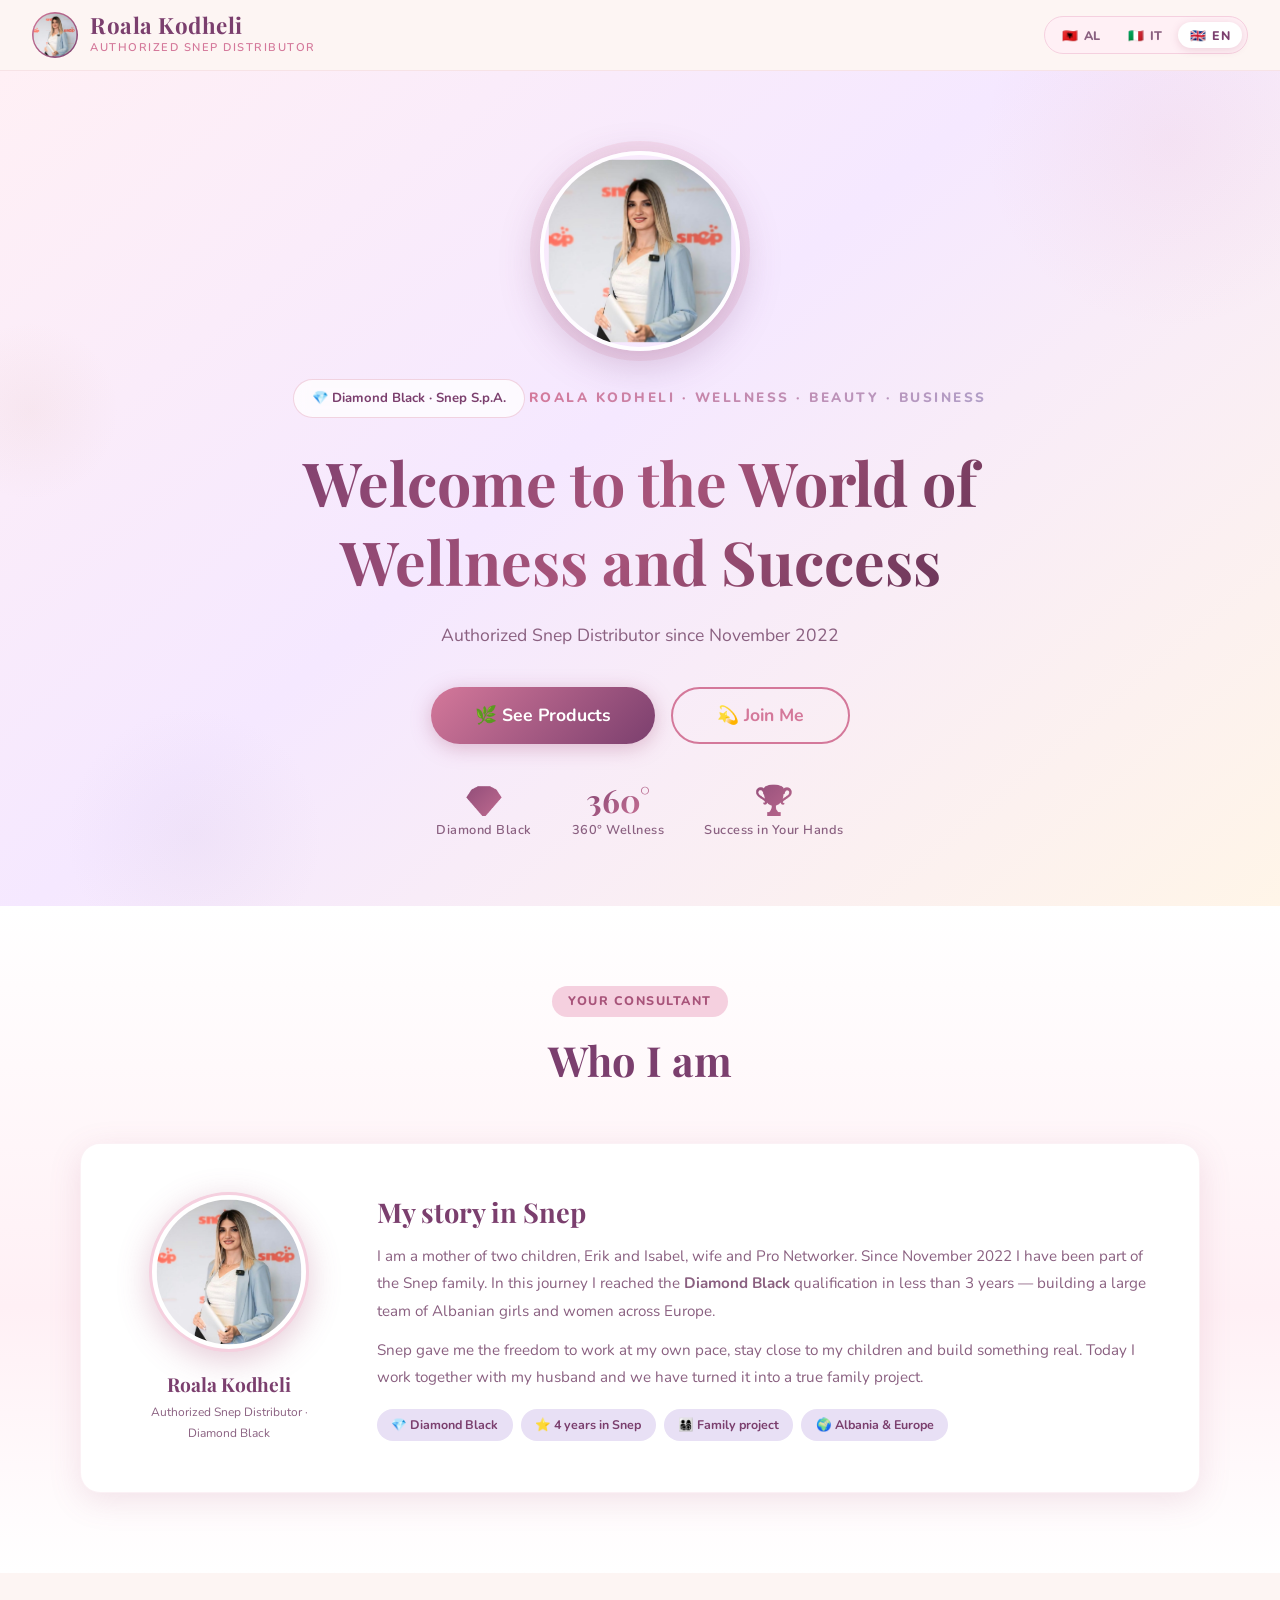
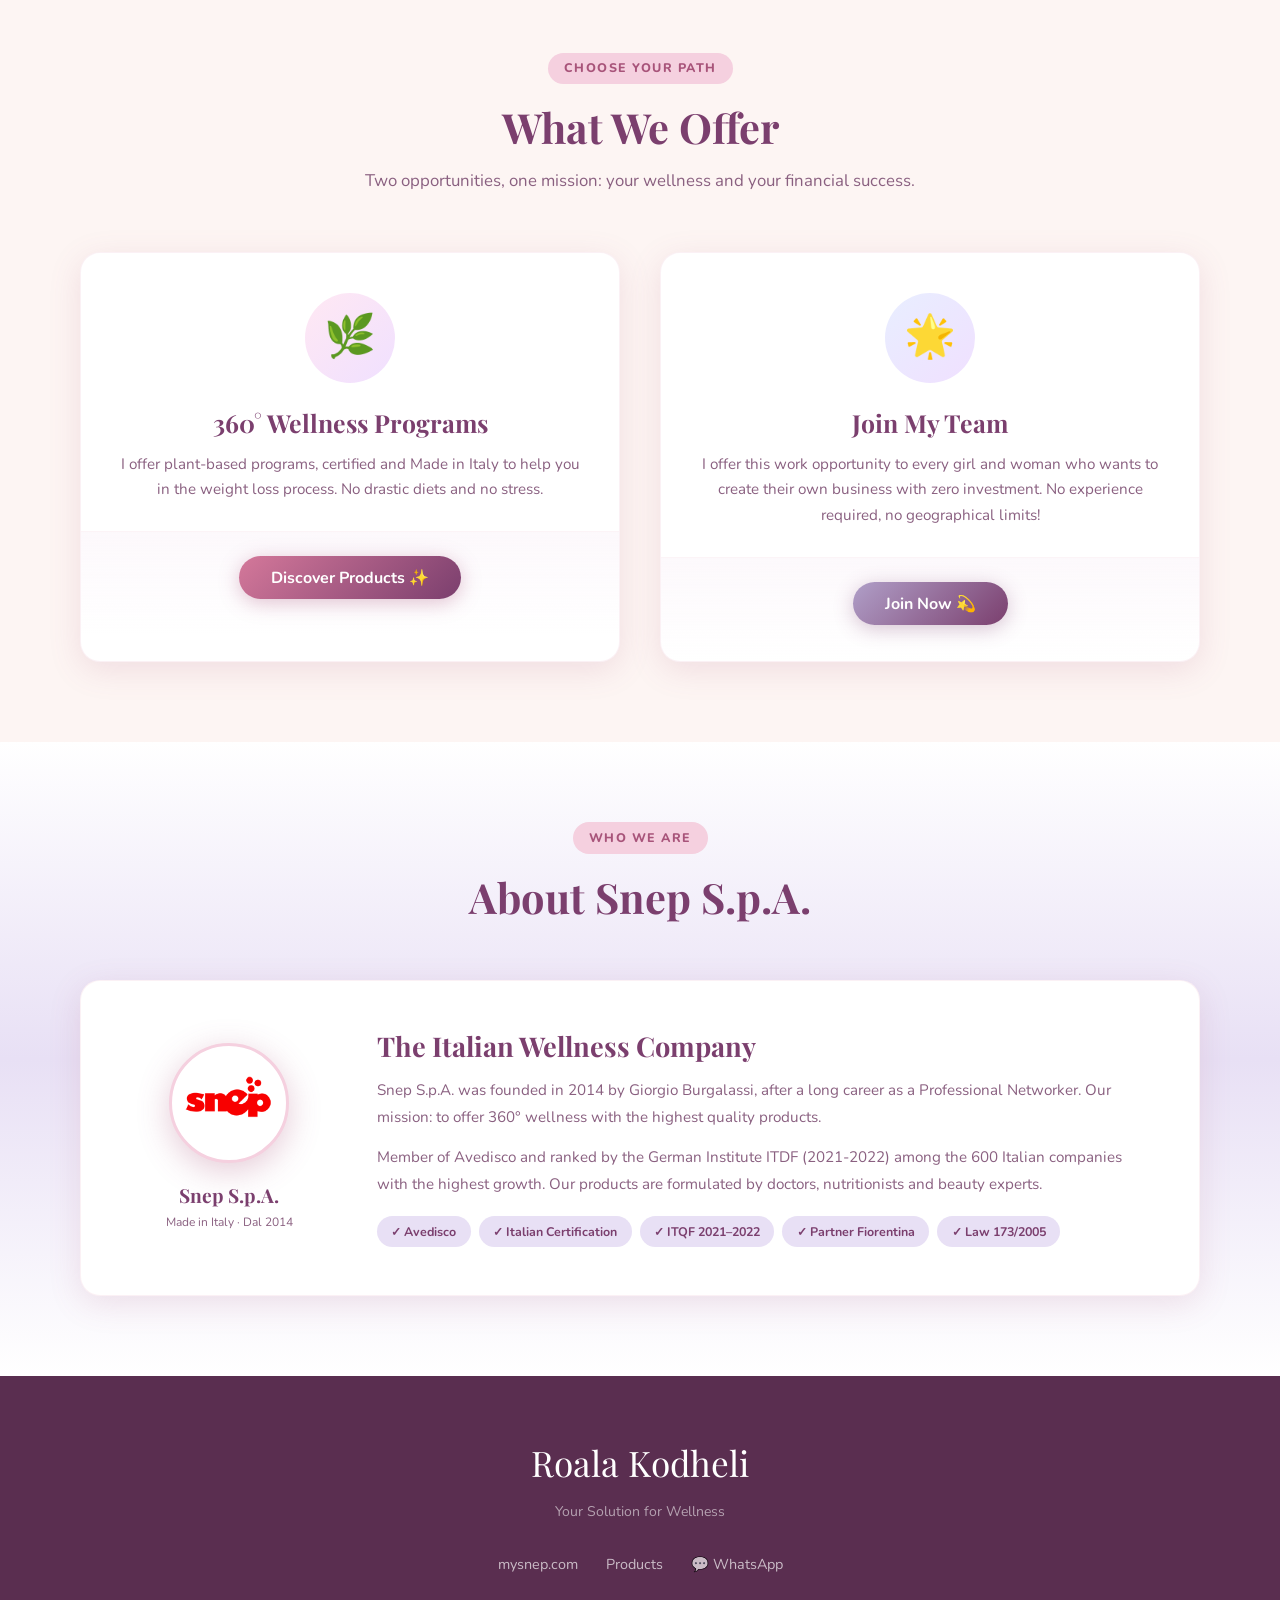
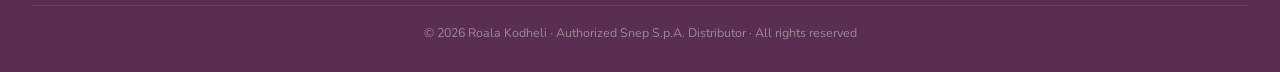
==== commit 81755fd0: "Fix Chrome emoji flags and add translation key for Ekstra" ====
--- a/index.html
+++ b/index.html
@@ -91,9 +91,9 @@
   </a>
   <nav class="navbar-nav">
     <div class="lang-switcher">
-      <button class="lang-btn active" data-lang="al">🇦🇱 AL</button>
-      <button class="lang-btn" data-lang="it">🇮🇹 IT</button>
-      <button class="lang-btn" data-lang="en">🇬🇧 EN</button>
+      <button class="lang-btn active" data-lang="al"><span class="flag">🇦🇱</span>AL</button>
+      <button class="lang-btn" data-lang="it"><span class="flag">🇮🇹</span>IT</button>
+      <button class="lang-btn" data-lang="en"><span class="flag">🇬🇧</span>EN</button>
     </div>
   </nav>
 </nav>
--- a/style.css
+++ b/style.css
@@ -154,9 +154,14 @@
   font-size: 0.78rem;
   font-weight: 800;
   color: var(--text-muted);
-  font-family: 'Nunito', sans-serif;
+  font-family: 'Nunito', 'Segoe UI Emoji', 'Segoe UI Symbol', 'Noto Color Emoji', 'Apple Color Emoji', sans-serif;
   transition: var(--transition);
   letter-spacing: 0.5px;
+}
+.lang-btn .flag {
+  font-family: 'Segoe UI Emoji', 'Segoe UI Symbol', 'Noto Color Emoji', 'Apple Color Emoji', sans-serif;
+  line-height: 1;
+  margin-right: 0.35rem;
 }
 .lang-btn.active,
 .lang-btn:hover {
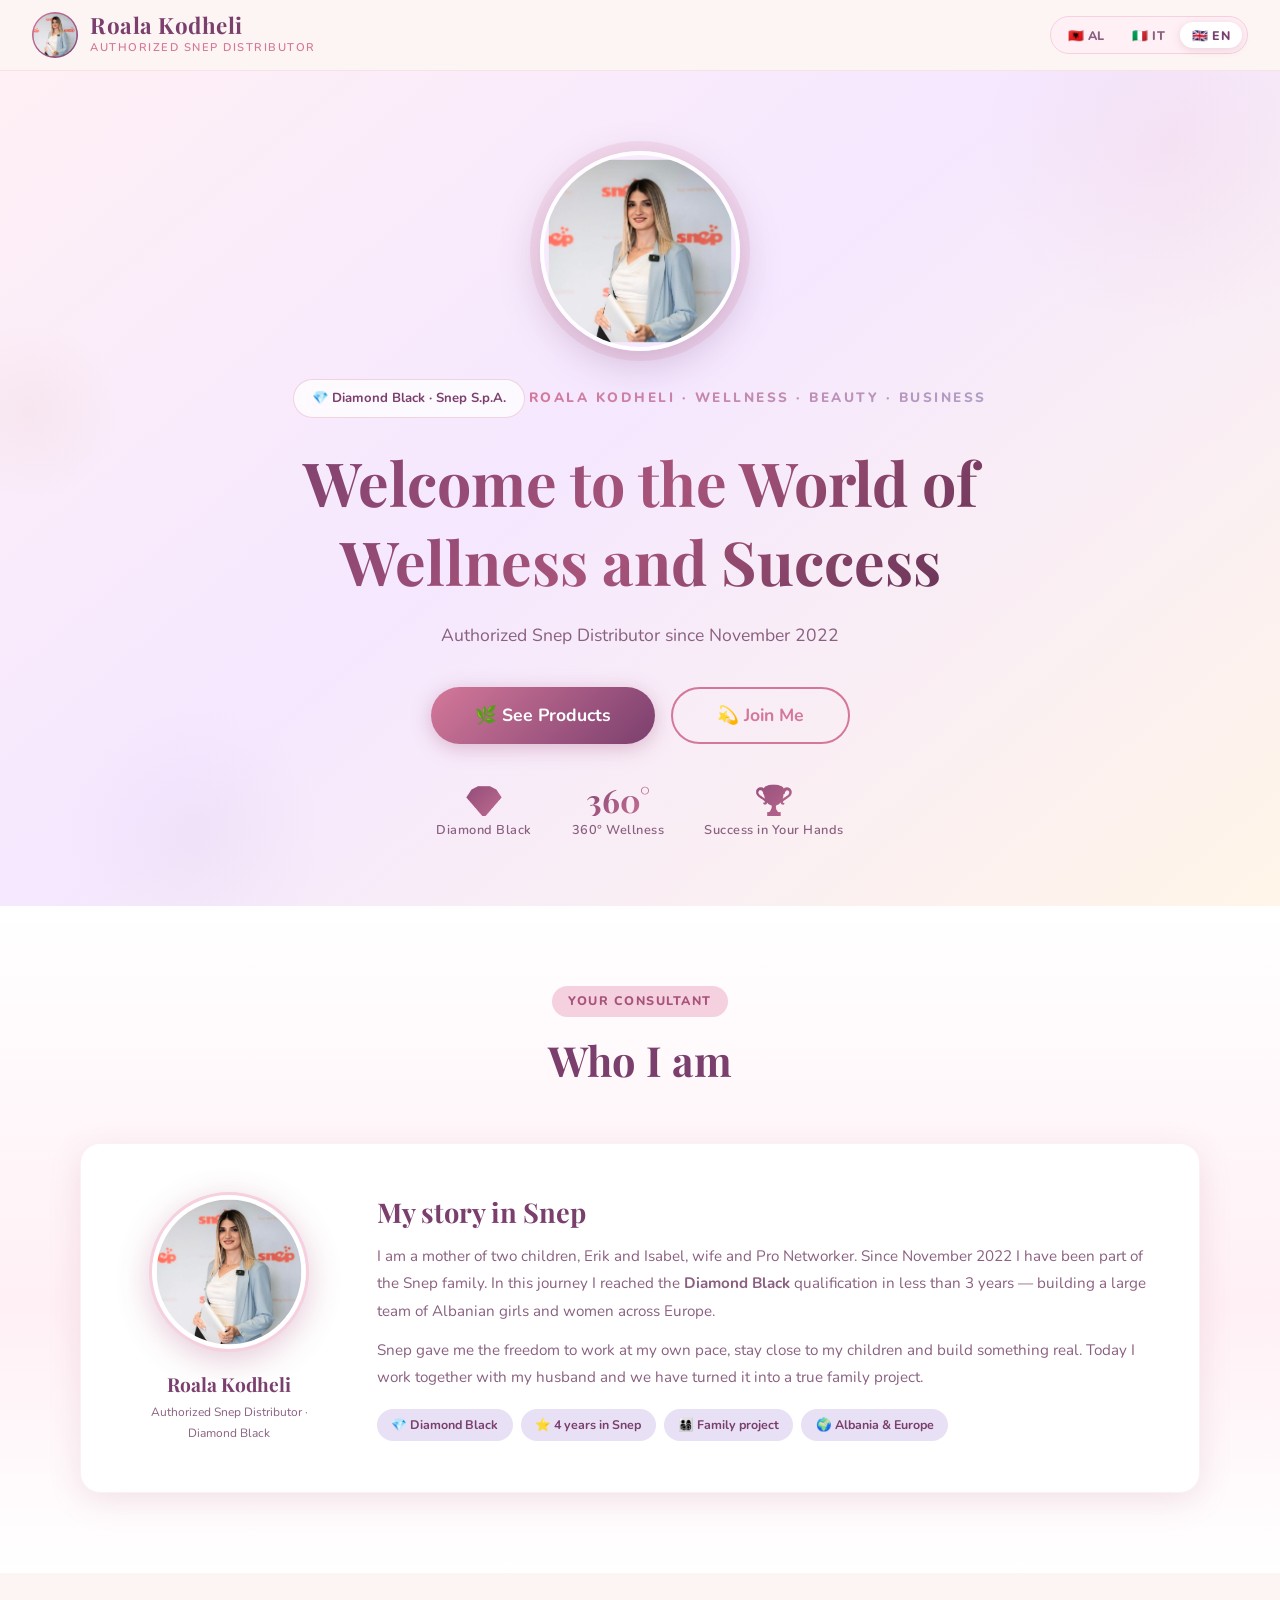
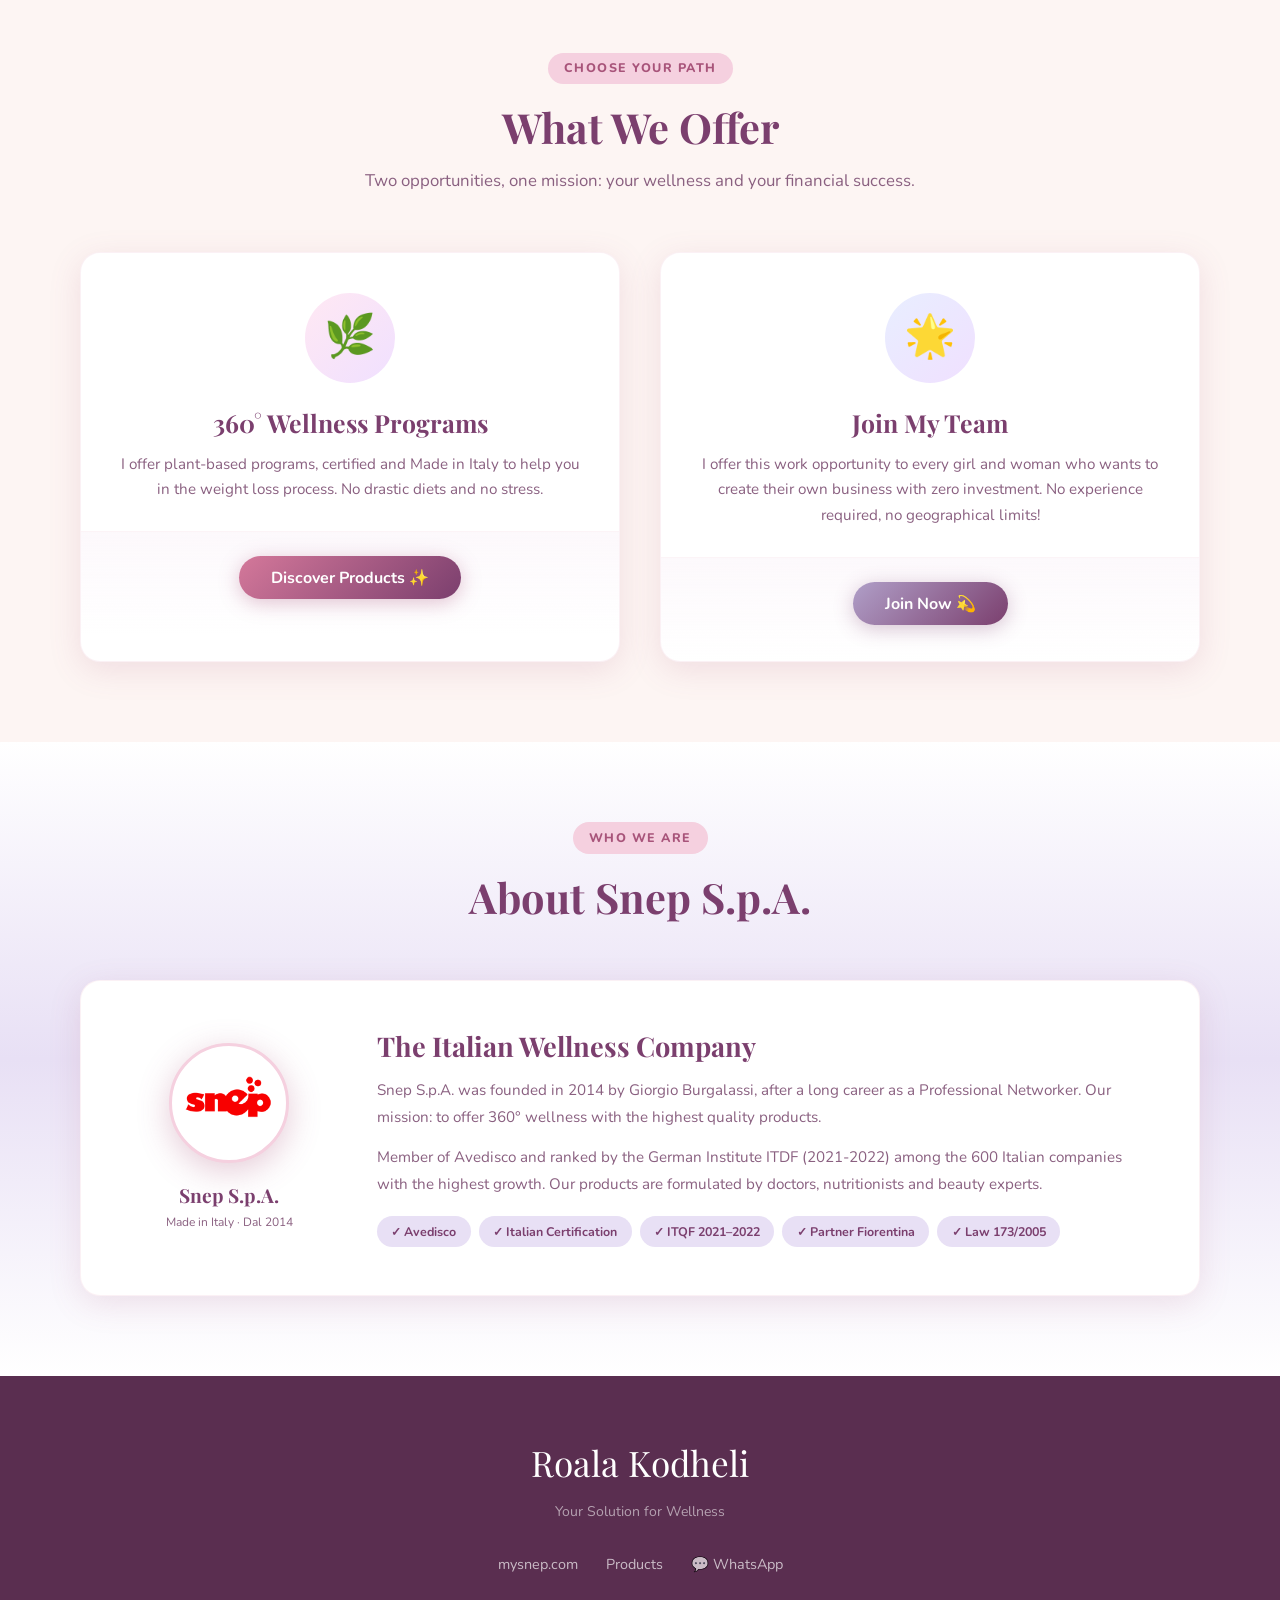
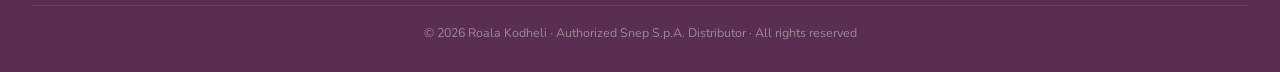
==== commit 5255d03e: "Restore original language flag buttons and clean CSS" ====
--- a/index.html
+++ b/index.html
@@ -91,9 +91,9 @@
   </a>
   <nav class="navbar-nav">
     <div class="lang-switcher">
-      <button class="lang-btn active" data-lang="al"><span class="flag">🇦🇱</span>AL</button>
-      <button class="lang-btn" data-lang="it"><span class="flag">🇮🇹</span>IT</button>
-      <button class="lang-btn" data-lang="en"><span class="flag">🇬🇧</span>EN</button>
+      <button class="lang-btn active" data-lang="al">🇦🇱 AL</button>
+      <button class="lang-btn" data-lang="it">🇮🇹 IT</button>
+      <button class="lang-btn" data-lang="en">🇬🇧 EN</button>
     </div>
   </nav>
 </nav>
--- a/style.css
+++ b/style.css
@@ -158,11 +158,6 @@
   transition: var(--transition);
   letter-spacing: 0.5px;
 }
-.lang-btn .flag {
-  font-family: 'Segoe UI Emoji', 'Segoe UI Symbol', 'Noto Color Emoji', 'Apple Color Emoji', sans-serif;
-  line-height: 1;
-  margin-right: 0.35rem;
-}
 .lang-btn.active,
 .lang-btn:hover {
   background: var(--white);
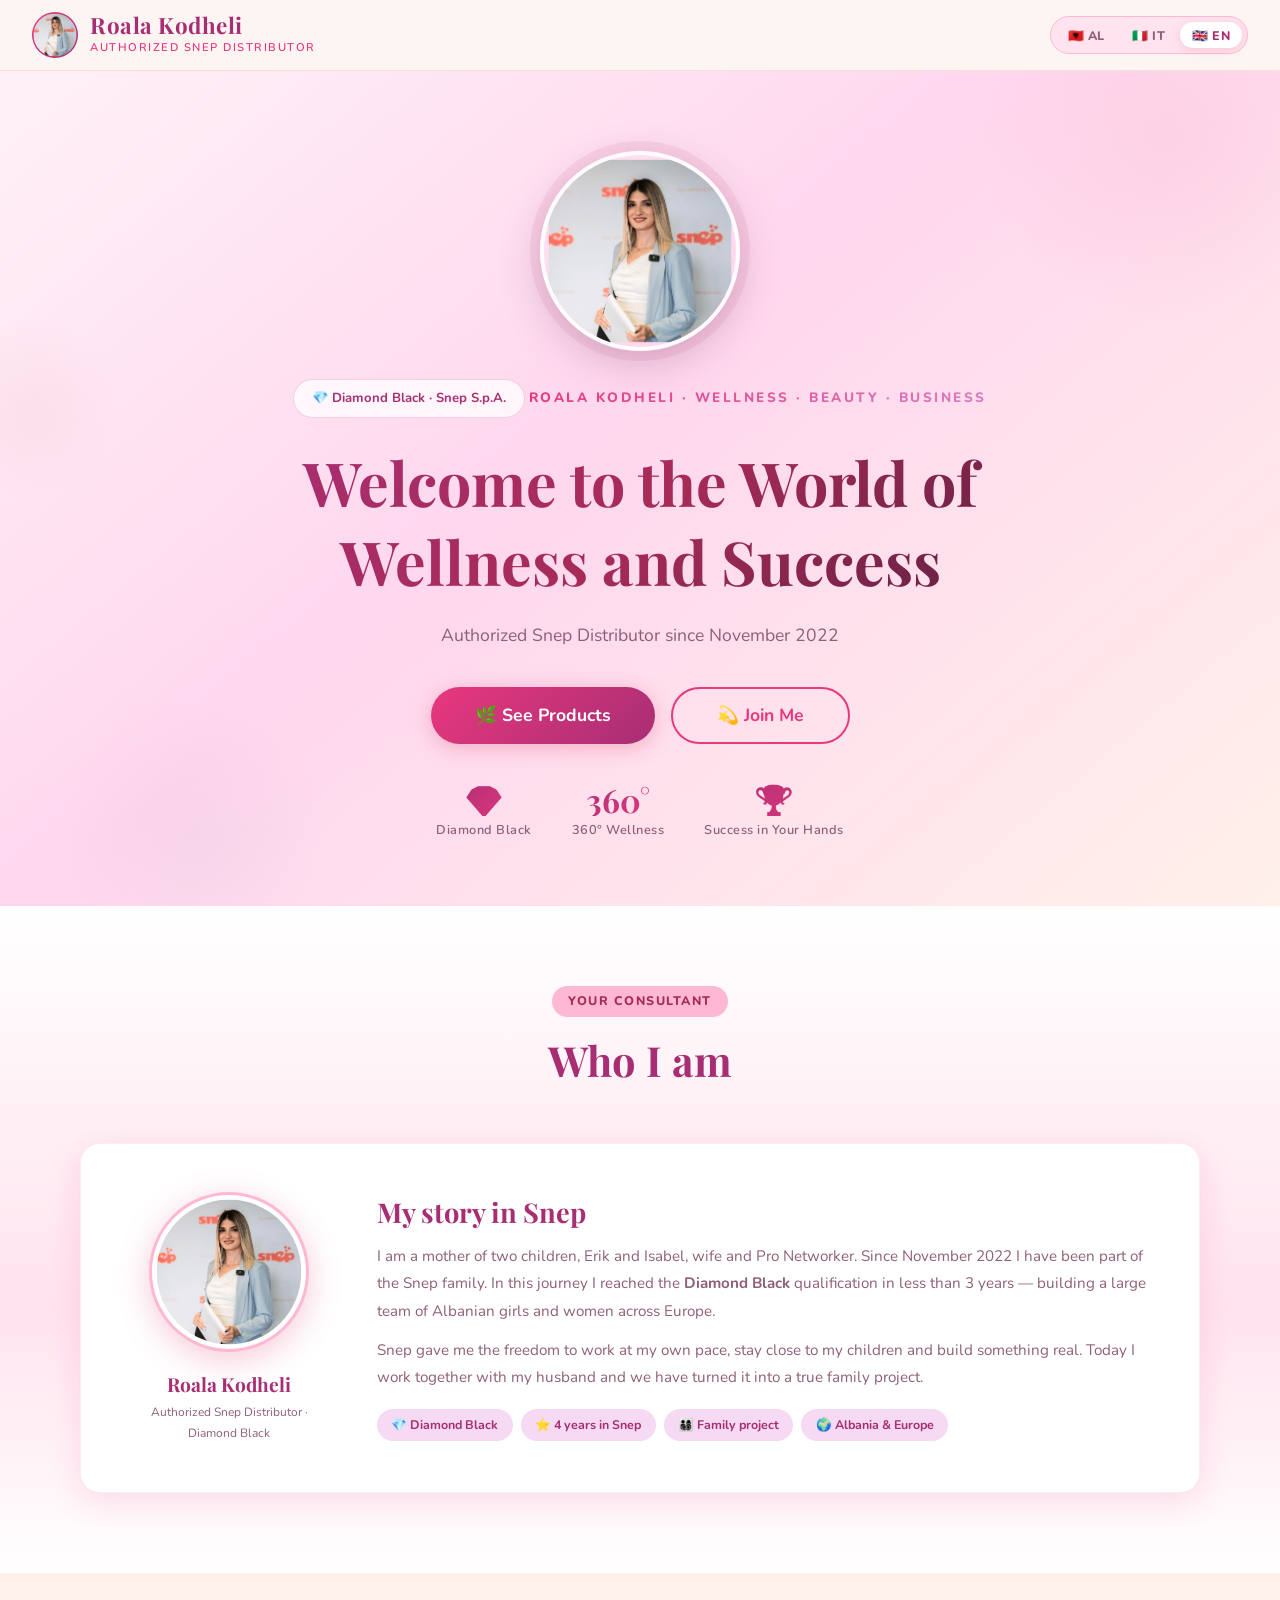
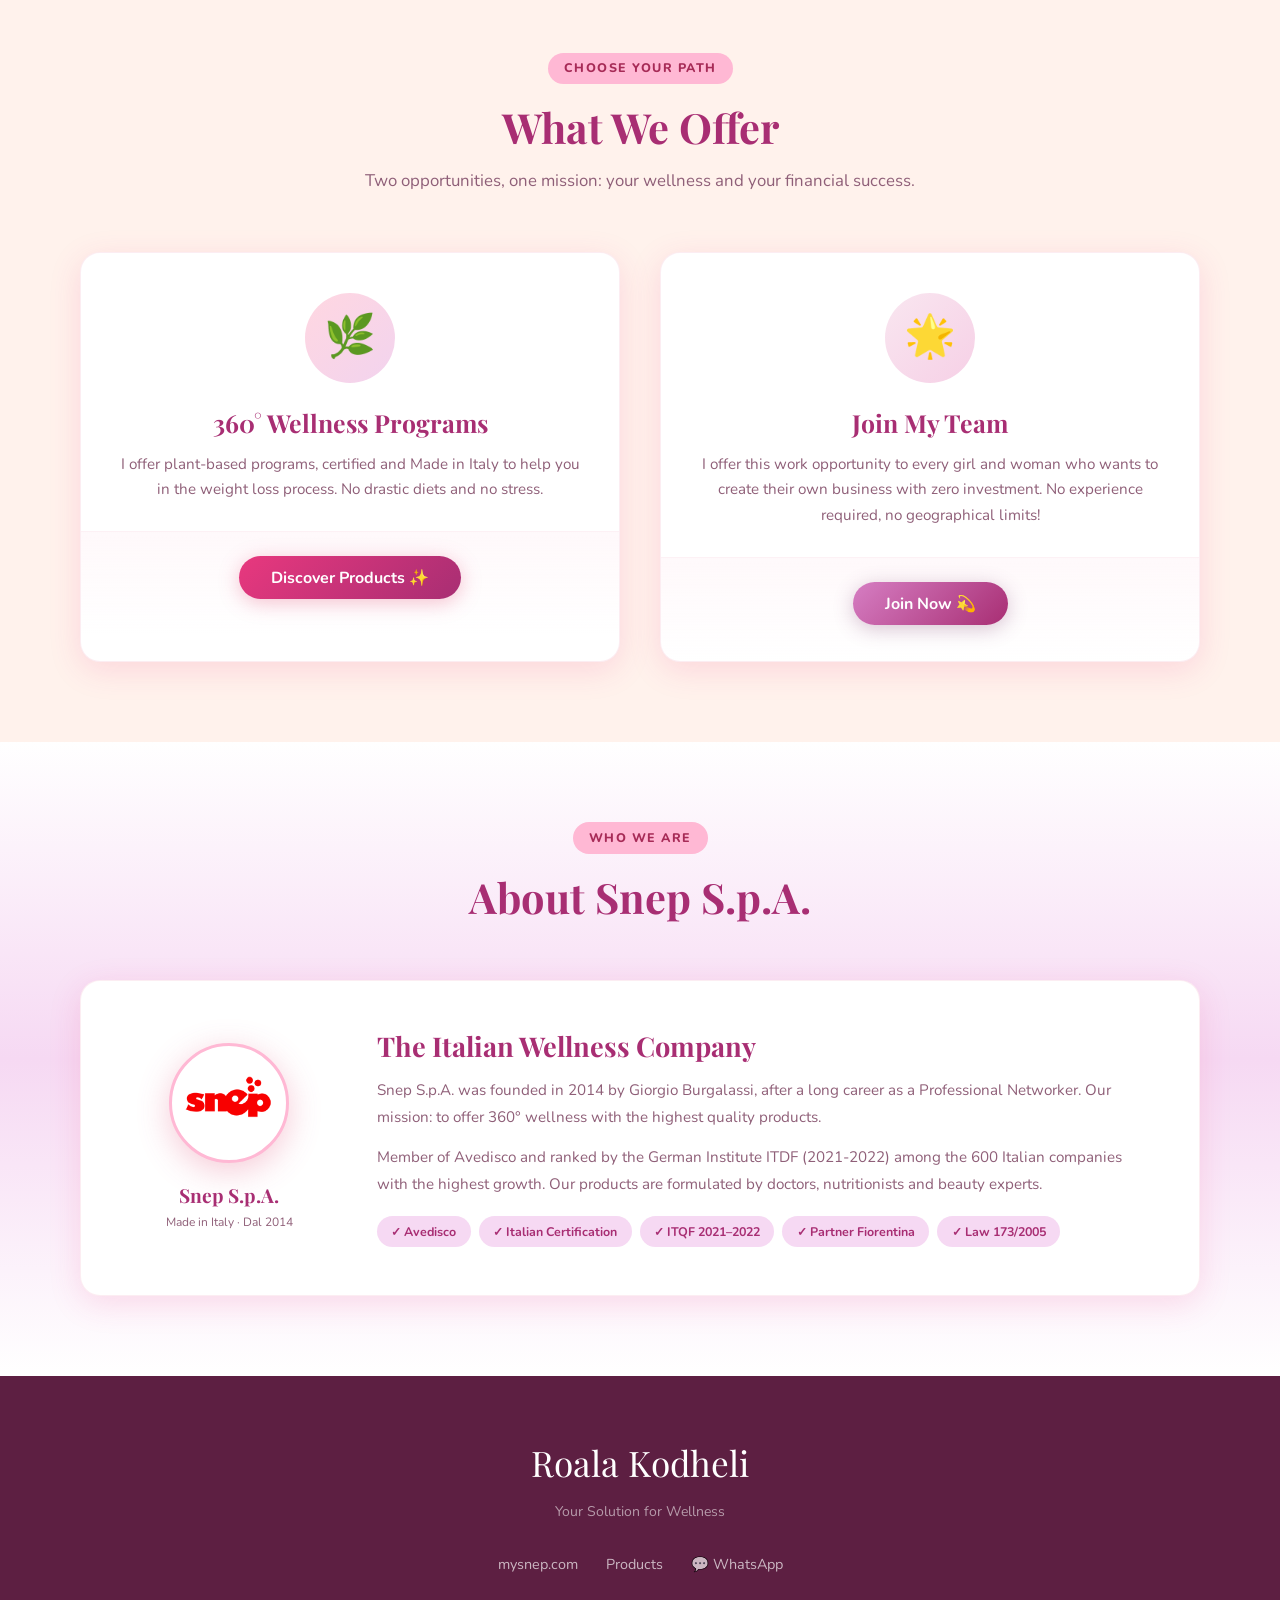
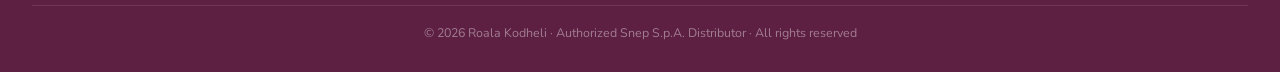
==== commit 22088e46: "Fix language persistence and locale detection across pages" ====
--- a/index.html
+++ b/index.html
@@ -450,21 +450,24 @@
   document.querySelectorAll('a[href]').forEach(el => {
     const href = el.getAttribute('href');
     if (!href || href.startsWith('#') || href.startsWith('mailto:') || href.startsWith('tel:') || href.match(/^[a-z]+:/i)) return;
-    if (!href.endsWith('.html') && href.indexOf('.html?') === -1) return;
-    try {
-      const url = new URL(href, window.location.href);
-      url.searchParams.set('lang', lang);
-      el.setAttribute('href', url.pathname + url.search);
-    } catch (e) {}
-  });
+      if (!href.match(/\.html($|[?#])/i)) return;
+      try {
+        const url = new URL(href, window.location.href);
+        url.searchParams.set('lang', lang);
+        el.setAttribute('href', url.pathname + url.search + url.hash);
+      } catch (e) {}
+    });
 }
 
 function detectLang() {
   const urlLang = getLangFromURL();
   if (urlLang) return urlLang;
-  const lang = (navigator.language || navigator.userLanguage || 'en').toLowerCase();
-  if (lang.startsWith('sq') || lang.startsWith('al')) return 'al';
-  if (lang.startsWith('it')) return 'it';
+  const langs = (navigator.languages || []).concat(navigator.language || navigator.userLanguage || 'en');
+  for (const lang of langs) {
+    const value = (lang || '').toLowerCase();
+    if (value.startsWith('sq') || value.startsWith('al')) return 'al';
+    if (value.startsWith('it')) return 'it';
+  }
   return 'en';
 }
 
--- a/style.css
+++ b/style.css
@@ -5,22 +5,22 @@
 
 /* === CSS VARIABLES === */
 :root {
-  --pink:           #D4789A;
-  --pink-light:     #F5D0DF;
-  --pink-lighter:   #FFF0F5;
-  --pink-dark:      #A8547A;
-  --plum:           #7B3F6E;
-  --plum-dark:      #5A2E50;
-  --lavender:       #B09FC8;
-  --lavender-light: #E8E0F5;
-  --gold:           #C9957A;
-  --cream:          #FDF5F3;
+  --pink:           #E8387E;
+  --pink-light:     #FFB8D4;
+  --pink-lighter:   #FFE3EE;
+  --pink-dark:      #A72B57;
+  --plum:           #A82E73;
+  --plum-dark:      #5D1F42;
+  --lavender:       #D67EC3;
+  --lavender-light: #F6D9F3;
+  --gold:           #FFC48E;
+  --cream:          #FFF2EC;
   --white:          #FFFFFF;
-  --text:           #3D2040;
-  --text-muted:     #8A6080;
-  --shadow-sm:  0 2px 12px rgba(168, 84, 122, 0.10);
-  --shadow:     0 8px 32px rgba(168, 84, 122, 0.15);
-  --shadow-lg:  0 16px 56px rgba(168, 84, 122, 0.22);
+  --text:           #361C32;
+  --text-muted:     #8F5F78;
+  --shadow-sm:  0 2px 12px rgba(232, 56, 126, 0.10);
+  --shadow:     0 8px 32px rgba(232, 56, 126, 0.15);
+  --shadow-lg:  0 16px 56px rgba(232, 56, 126, 0.20);
   --radius-sm:  12px;
   --radius:     20px;
   --radius-lg:  32px;
@@ -61,7 +61,7 @@
   background: rgba(253, 245, 243, 0.95);
   backdrop-filter: blur(20px);
   -webkit-backdrop-filter: blur(20px);
-  border-bottom: 1px solid rgba(212, 120, 154, 0.15);
+  border-bottom: 1px solid rgba(226, 84, 124, 0.15);
   padding: 0.75rem 2rem;
   display: flex;
   align-items: center;
@@ -162,7 +162,7 @@
 .lang-btn:hover {
   background: var(--white);
   color: var(--plum);
-  box-shadow: 0 2px 8px rgba(168, 84, 122, 0.2);
+  box-shadow: 0 2px 8px rgba(226, 84, 124, 0.2);
 }
 
 /* =====================================================
@@ -178,9 +178,9 @@
   position: relative;
   overflow: hidden;
 }
-.hero-landing  { background: linear-gradient(140deg, #FFF0F5 0%, #F5E8FF 45%, #FFF5E8 100%); }
-.hero-products { background: linear-gradient(140deg, #FFF3F8 0%, #F0E8FF 50%, #FFF5E0 100%); }
-.hero-join     { background: linear-gradient(140deg, #F0E8FF 0%, #FFE8F5 50%, #E8F5FF 100%); }
+.hero-landing  { background: linear-gradient(140deg, #FFF1F7 0%, #FFD7EE 45%, #FFF0EA 100%); }
+.hero-products { background: linear-gradient(140deg, #FFF6F2 0%, #FFD1E0 50%, #FFECE2 100%); }
+.hero-join     { background: linear-gradient(140deg, #FFE8F1 0%, #FFD2E8 50%, #FFF2EF 100%); }
 
 .hero-deco {
   position: absolute;
@@ -190,7 +190,7 @@
 }
 .hero-deco-1 {
   width: 380px; height: 380px;
-  background: radial-gradient(circle, rgba(212, 120, 154, 0.15), transparent 70%);
+  background: radial-gradient(circle, rgba(226, 84, 124, 0.15), transparent 70%);
   top: -120px; right: -80px;
   animation: floatDeco 8s ease-in-out infinite;
 }
@@ -272,9 +272,9 @@
 .btn-primary {
   background: linear-gradient(135deg, var(--pink), var(--plum));
   color: white;
-  box-shadow: 0 4px 20px rgba(168, 84, 122, 0.35);
-}
-.btn-primary:hover { transform: translateY(-3px); box-shadow: 0 8px 32px rgba(168, 84, 122, 0.45); }
+  box-shadow: 0 4px 20px rgba(226, 84, 124, 0.35);
+}
+.btn-primary:hover { transform: translateY(-3px); box-shadow: 0 8px 32px rgba(226, 84, 124, 0.45); }
 .btn-secondary {
   background: linear-gradient(135deg, var(--lavender), var(--plum));
   color: white;
@@ -323,8 +323,8 @@
    URL CONFIG BANNER
    ===================================================== */
 .url-config {
-  background: rgba(255, 240, 248, 0.7);
-  border: 2px dashed rgba(212, 120, 154, 0.4);
+  background: rgba(255, 236, 241, 0.75);
+  border: 2px dashed rgba(226, 84, 124, 0.4);
   border-radius: var(--radius-sm);
   padding: 1rem 1.5rem;
   margin-bottom: 2.5rem;
@@ -346,7 +346,7 @@
 }
 .url-config input:focus {
   border-color: var(--pink);
-  box-shadow: 0 0 0 3px rgba(212, 120, 154, 0.15);
+  box-shadow: 0 0 0 3px rgba(226, 84, 124, 0.15);
 }
 
 /* =====================================================
@@ -363,7 +363,7 @@
   overflow: hidden;
   box-shadow: var(--shadow);
   transition: var(--transition);
-  border: 1px solid rgba(212, 120, 154, 0.1);
+  border: 1px solid rgba(226, 84, 124, 0.1);
 }
 .feature-card:hover { transform: translateY(-10px); box-shadow: var(--shadow-lg); }
 
@@ -375,15 +375,15 @@
   display: flex; align-items: center; justify-content: center;
   font-size: 2.6rem;
 }
-.feature-icon-products { background: linear-gradient(135deg, #FFE8F3, #F0E0FF); }
-.feature-icon-join     { background: linear-gradient(135deg, #E8EEFF, #F0E0FF); }
+.feature-icon-products { background: linear-gradient(135deg, #FFD7E1, #F2D3EE); }
+.feature-icon-join     { background: linear-gradient(135deg, #F9E6F0, #F6D0E6); }
 .feature-card-header h3 { font-size: 1.55rem; margin-bottom: 0.8rem; }
 .feature-card-header p  { color: var(--text-muted); font-size: 0.95rem; line-height: 1.7; }
 
 .feature-card-body {
   padding: 1.5rem 2rem 2.25rem;
-  border-top: 1px solid rgba(212, 120, 154, 0.08);
-  background: linear-gradient(180deg, rgba(245, 230, 243, 0.25), transparent);
+  border-top: 1px solid rgba(226, 84, 124, 0.08);
+  background: linear-gradient(180deg, rgba(255, 230, 238, 0.25), transparent);
 }
 .feature-card-actions { display: flex; gap: 0.75rem; justify-content: center; flex-wrap: wrap; }
 
@@ -420,7 +420,7 @@
   text-align: center;
   box-shadow: var(--shadow);
   transition: var(--transition);
-  border: 1px solid rgba(212, 120, 154, 0.1);
+  border: 1px solid rgba(226, 84, 124, 0.1);
   position: relative;
   overflow: hidden;
 }
@@ -465,7 +465,7 @@
   text-align: center;
   box-shadow: var(--shadow-sm);
   transition: var(--transition);
-  border: 1px solid rgba(212, 120, 154, 0.1);
+  border: 1px solid rgba(226, 84, 124, 0.1);
 }
 .benefit-card:hover { transform: translateY(-5px); box-shadow: var(--shadow); }
 .benefit-icon { font-size: 2.4rem; margin-bottom: 1rem; }
@@ -499,7 +499,7 @@
   font-size: 1.6rem; font-weight: 700;
   font-family: 'Playfair Display', serif;
   margin: 0 auto 1.25rem;
-  box-shadow: 0 4px 16px rgba(168, 84, 122, 0.35);
+  box-shadow: 0 4px 16px rgba(226, 84, 124, 0.35);
 }
 .step h3 { font-size: 1.1rem; margin-bottom: 0.6rem; }
 .step p  { font-size: 0.9rem; color: var(--text-muted); }
@@ -517,7 +517,7 @@
   border-radius: var(--radius);
   padding: 2rem 1.75rem;
   box-shadow: var(--shadow-sm);
-  border: 1px solid rgba(212, 120, 154, 0.1);
+  border: 1px solid rgba(226, 84, 124, 0.1);
   transition: var(--transition);
   position: relative;
   overflow: hidden;
@@ -533,7 +533,7 @@
   z-index: 0;
 }
 .stars { display: flex; gap: 0.15rem; margin-bottom: 0.85rem; position: relative; z-index: 1; }
-.stars span { font-size: 0.88rem; color: #F4A832; }
+.stars span { font-size: 0.88rem; color: #FFC56B; }
 .testimonial-text {
   position: relative; z-index: 1;
   color: var(--text); font-size: 0.93rem; font-style: italic;
@@ -546,11 +546,11 @@
   font-size: 1.05rem; font-weight: 800; color: white;
   flex-shrink: 0; font-family: 'Nunito', sans-serif;
 }
-.av1 { background: linear-gradient(135deg, #D4789A, #A8547A); }
-.av2 { background: linear-gradient(135deg, #9B72AA, #7B3F6E); }
-.av3 { background: linear-gradient(135deg, #C9957A, #9A6A50); }
-.av4 { background: linear-gradient(135deg, #7BAACC, #4A7898); }
-.av5 { background: linear-gradient(135deg, #82C882, #4A8A4A); }
+.av1 { background: linear-gradient(135deg, var(--pink), var(--pink-dark)); }
+.av2 { background: linear-gradient(135deg, var(--lavender), var(--plum)); }
+.av3 { background: linear-gradient(135deg, var(--gold), #E8877D); }
+.av4 { background: linear-gradient(135deg, #E8ABCF, #A8427F); }
+.av5 { background: linear-gradient(135deg, #FFCCA5, #E36C7F); }
 .author-name {
   font-size: 0.95rem; font-weight: 700;
   font-family: 'Nunito', sans-serif; color: var(--plum);
@@ -570,7 +570,7 @@
   grid-template-columns: 200px 1fr;
   gap: 3rem;
   align-items: center;
-  border: 1px solid rgba(212, 120, 154, 0.1);
+  border: 1px solid rgba(226, 84, 124, 0.1);
 }
 .about-logo-box {
   display: flex; flex-direction: column; align-items: center; gap: 1rem; text-align: center;
@@ -583,7 +583,7 @@
   color: white;
   font-family: 'Playfair Display', serif;
   font-size: 2.8rem; font-weight: 700;
-  box-shadow: 0 8px 32px rgba(168, 84, 122, 0.3);
+  box-shadow: 0 8px 32px rgba(226, 84, 124, 0.3);
   overflow: hidden;
   border: 3px solid var(--pink-light);
 }
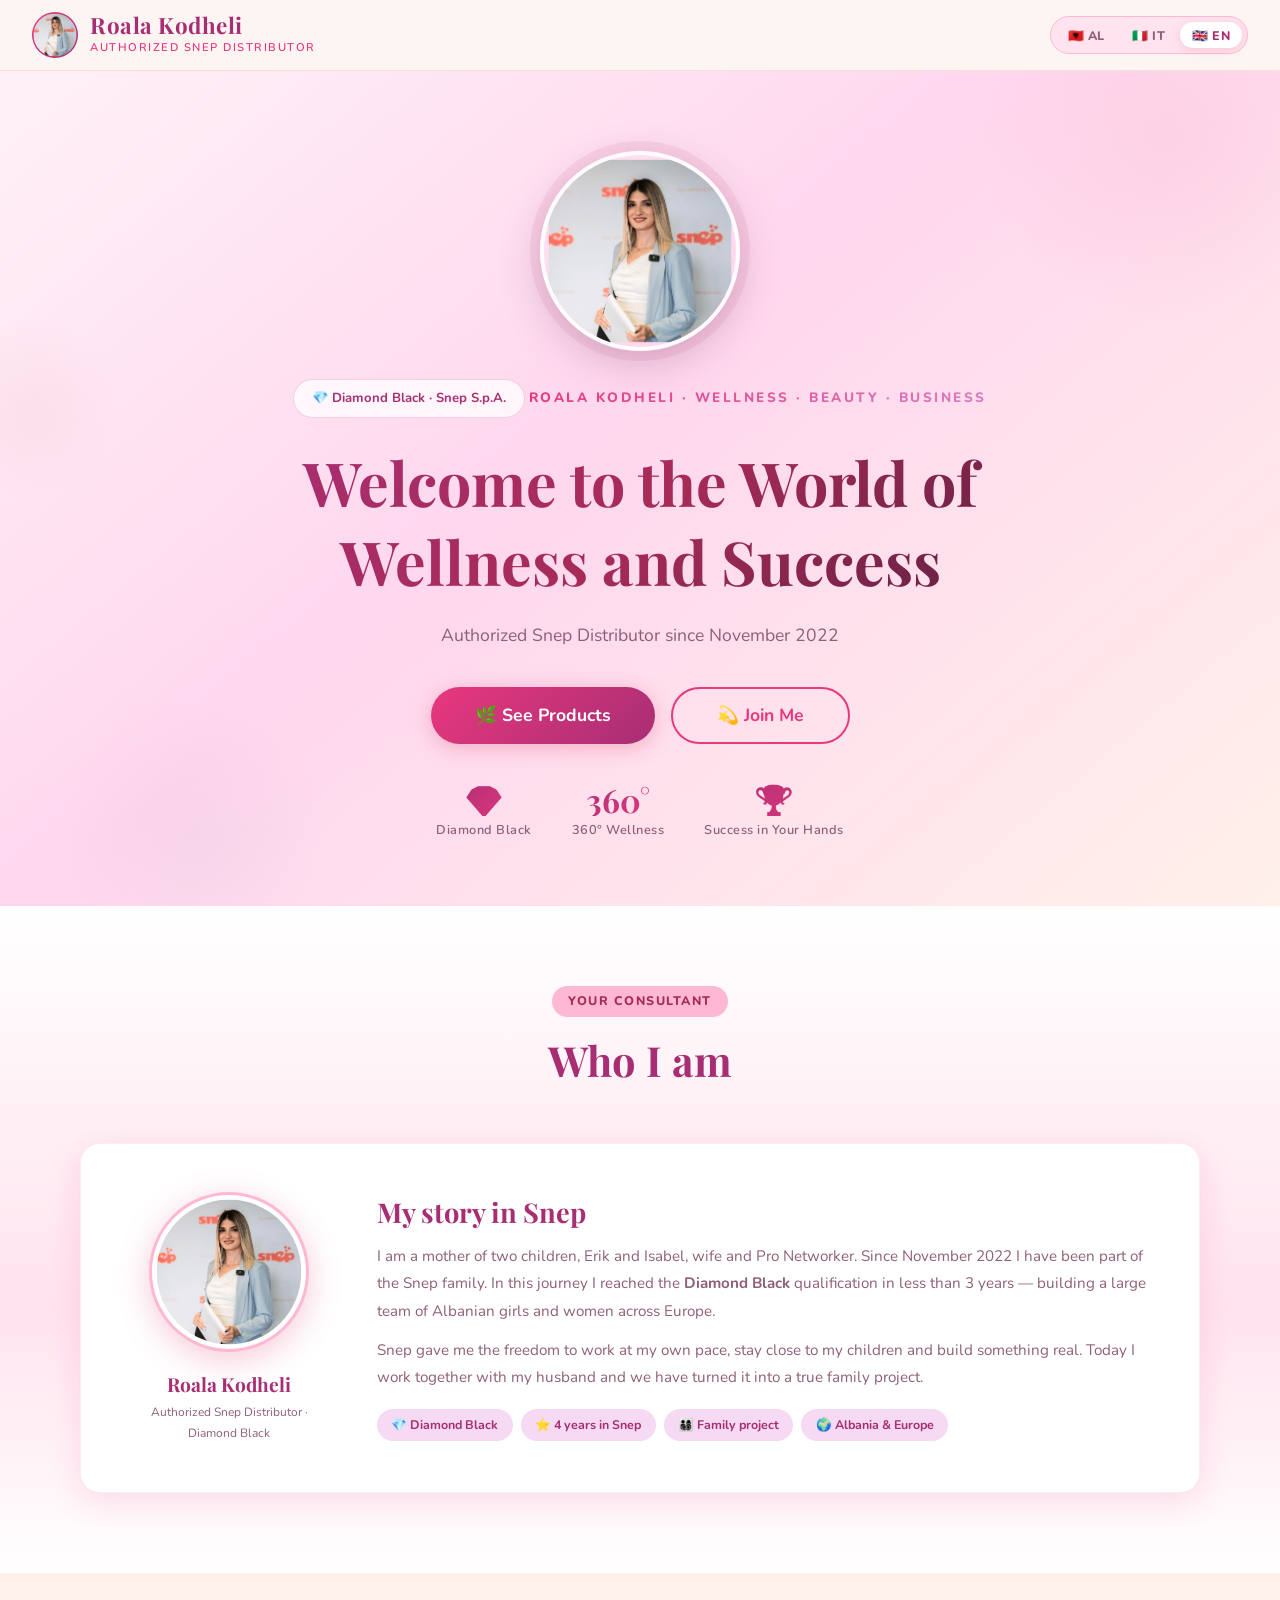
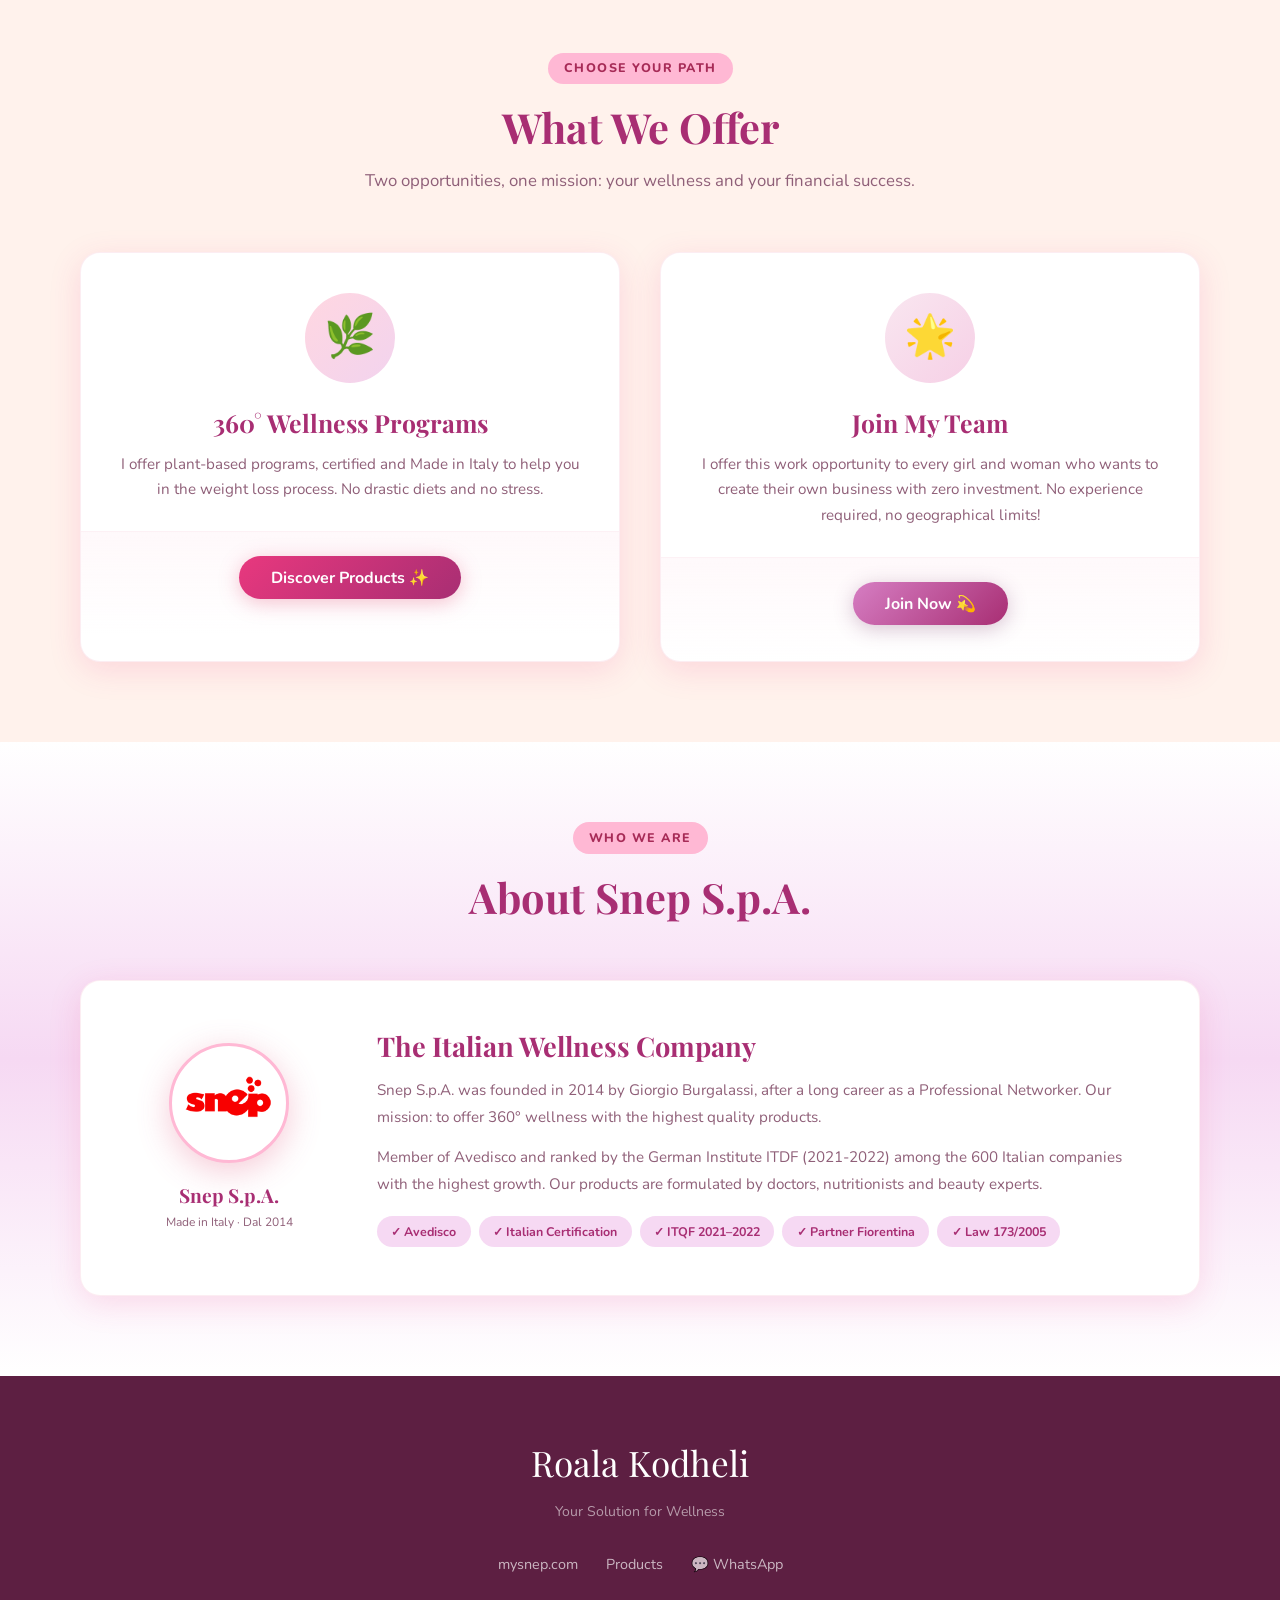
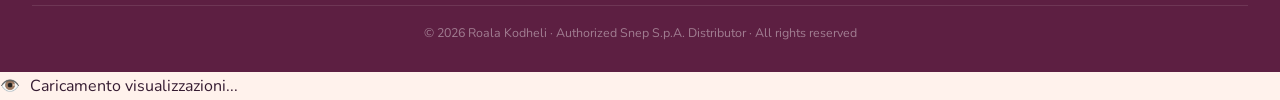
==== commit 068f2474: "Add optional visitor counter badge and update pages for counter visibility" ====
--- a/index.html
+++ b/index.html
@@ -5,6 +5,14 @@
   <meta name="viewport" content="width=device-width, initial-scale=1.0"/>
   <title>Roala Kodheli · Diamantë Black Snep</title>
   <meta name="description" content="Roala Kodheli — Distributrice Autorizzata Snep Diamantë Black. Nënë dhe sipërmarrëse. Zbuloni produktet e mirëqenies ose bashkohuni me ekipin tim."/>
+  <!-- Google Analytics 4: replace G-XXXXXXXXXX with your measurement ID -->
+  <script async src="https://www.googletagmanager.com/gtag/js?id=G-XXXXXXXXXX"></script>
+  <script>
+    window.dataLayer = window.dataLayer || [];
+    function gtag(){dataLayer.push(arguments);}
+    gtag('js', new Date());
+    gtag('config', 'G-XXXXXXXXXX');
+  </script>
   <link rel="stylesheet" href="style.css"/>
   <script>if(localStorage.getItem('snep_v')!=='2'){Object.keys(localStorage).filter(k=>k.startsWith('snep-snap')).forEach(k=>localStorage.removeItem(k));localStorage.setItem('snep_v','2');}</script>
   <style>
@@ -514,5 +522,7 @@
 });
 </script>
 <script src="editor.js"></script>
+  <div class="page-view-badge" data-page-key="index">Caricamento visualizzazioni...</div>
+  <script src="visitor-counter.js"></script>
 </body>
 </html>
--- a/style.css
+++ b/style.css
@@ -558,6 +558,25 @@
 }
 .author-info { font-size: 0.8rem; color: var(--text-muted); }
 
+..page-view-badge {
+  display: none;
+  position: fixed;
+  left: 1rem;
+  bottom: 1rem;
+  z-index: 9999;
+  padding: 0.85rem 1rem;
+  border-radius: 999px;
+  background: rgba(255, 255, 255, 0.96);
+  color: #3b0a3f;
+  font-weight: 700;
+  font-size: 0.9rem;
+  box-shadow: 0 16px 30px rgba(0, 0, 0, 0.12);
+  border: 1px solid rgba(255, 93, 150, 0.15);
+}
+.page-view-badge::before {
+  content: '👁️ ';
+  margin-right: 0.35rem;
+}
 /* =====================================================
    ABOUT SNEP SECTION
    ===================================================== */
